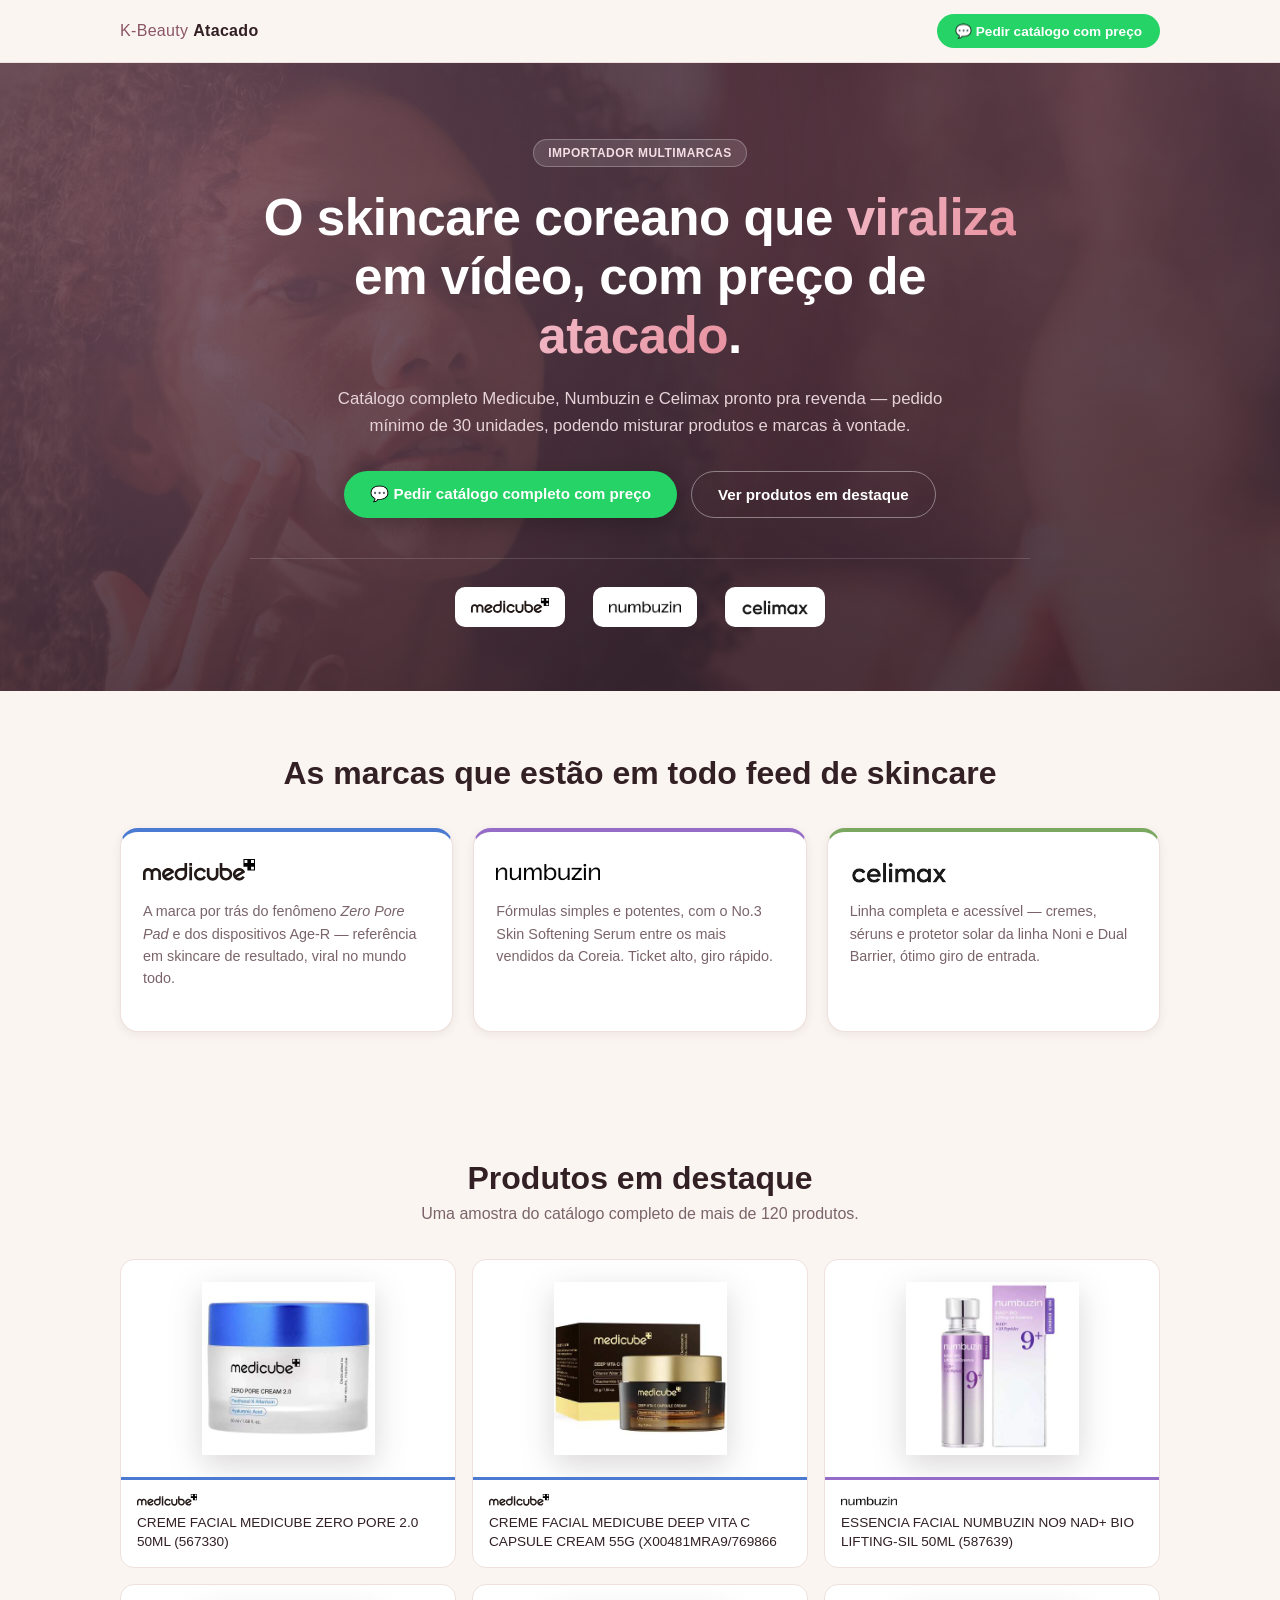
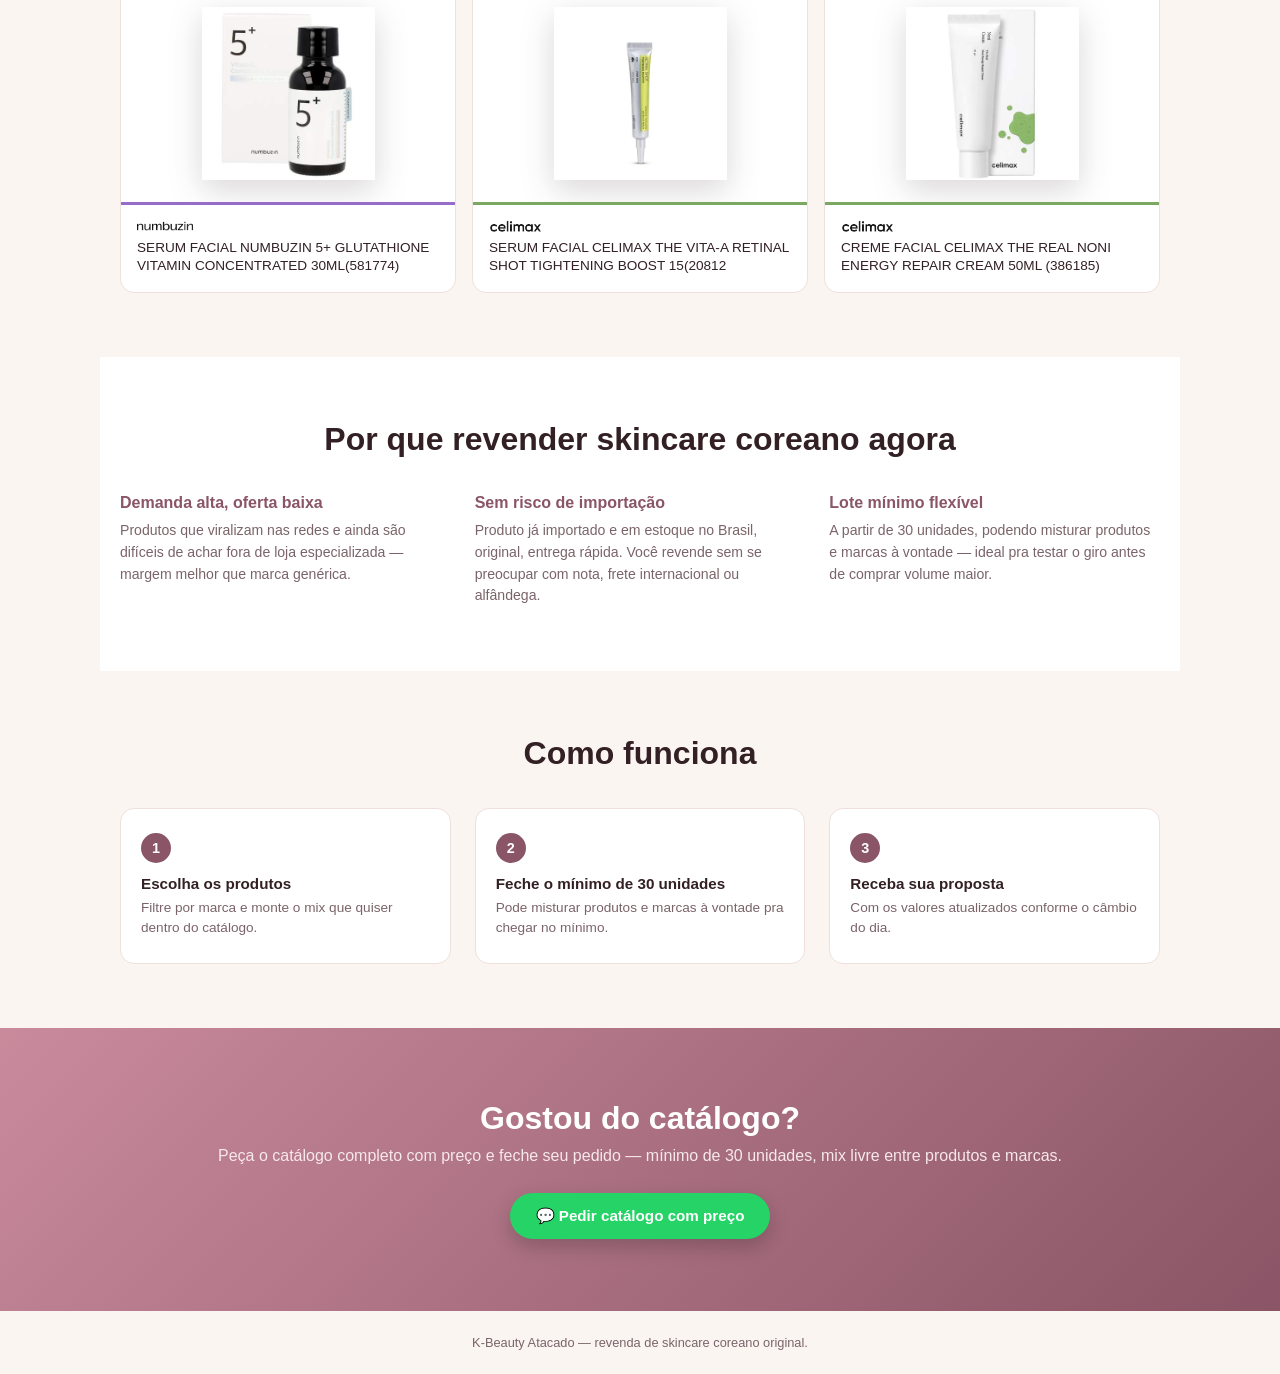
==== index.html @ 0fdeea7c "Volta CTA de WhatsApp, produtos hypados pesquisados, fundo transparente nas fotos" ====
<!DOCTYPE html>
<html lang="pt-BR">
<head>
<meta charset="UTF-8" />
<meta name="viewport" content="width=device-width, initial-scale=1" />
<title>Skincare Coreano no Atacado — Medicube, Numbuzin, Celimax</title>
<meta name="description" content="Revenda os skincares coreanos mais desejados do momento. Preço de atacado, catálogo com mais de 100 produtos das marcas Medicube, Numbuzin e Celimax." />

<meta property="og:type" content="website" />
<meta property="og:url" content="https://paulorobertomarconfilho-ctrl.github.io/k-beauty-atacado/" />
<meta property="og:title" content="Skincare Coreano no Atacado — Medicube, Numbuzin, Celimax" />
<meta property="og:description" content="Catálogo completo pronto pra revenda, pedido mínimo de 30 unidades com mix livre entre produtos e marcas. Importador direto, preço de atacado." />
<meta property="og:image" content="https://paulorobertomarconfilho-ctrl.github.io/k-beauty-atacado/atacado-assets/hero-skincare.jpg" />
<meta name="twitter:card" content="summary_large_image" />

<link rel="icon" href="data:image/svg+xml,%3Csvg xmlns='http://www.w3.org/2000/svg' viewBox='0 0 64 64'%3E%3Ccircle cx='32' cy='32' r='32' fill='%238a5566'/%3E%3Ctext x='32' y='44' font-family='Arial, sans-serif' font-size='34' font-weight='700' fill='white' text-anchor='middle'%3EK%3C/text%3E%3C/svg%3E" />
<link rel="stylesheet" href="atacado.css" />
</head>
<body>

<header class="nav">
  <div class="nav-conteudo">
    <span class="nav-logo">K-Beauty <strong>Atacado</strong></span>
    <a class="nav-cta" href="https://wa.me/5512981212522?text=Ol%C3%A1!%20Vi%20o%20cat%C3%A1logo%20e%20quero%20o%20cat%C3%A1logo%20completo%20com%20pre%C3%A7o." target="_blank" rel="noopener">💬 Pedir catálogo com preço</a>
  </div>
</header>

<section class="hero">
  <div class="hero-fundo" style="background-image: url('atacado-assets/hero-skincare.jpg')"></div>
  <div class="hero-conteudo">
    <span class="hero-badge">Importador multimarcas</span>
    <h1>O skincare coreano que <span>viraliza</span> em vídeo, com preço de <span>atacado</span>.</h1>
    <p class="hero-sub">
      Catálogo completo Medicube, Numbuzin e Celimax pronto pra revenda —
      pedido mínimo de 30 unidades, podendo misturar produtos e marcas à
      vontade.
    </p>
    <div class="hero-acoes">
      <a class="botao botao-whatsapp" href="https://wa.me/5512981212522?text=Ol%C3%A1!%20Vi%20o%20cat%C3%A1logo%20e%20quero%20o%20cat%C3%A1logo%20completo%20com%20pre%C3%A7o." target="_blank" rel="noopener">💬 Pedir catálogo completo com preço</a>
      <a class="botao botao-secundario" href="#produtos">Ver produtos em destaque</a>
    </div>
    <div class="hero-marcas">
      <span class="logo-badge"><img src="logos/medicube.svg" alt="Medicube" class="logo-medicube" /></span>
      <span class="logo-badge"><img src="logos/numbuzin.png" alt="Numbuzin" class="logo-numbuzin" /></span>
      <span class="logo-badge"><img src="logos/celimax.png" alt="Celimax" class="logo-celimax" /></span>
    </div>
  </div>
</section>

<section class="marcas" id="marcas">
  <h2>As marcas que estão em todo feed de skincare</h2>
  <div class="marcas-grid">
    <article class="marca-card marca-card-medicube">
      <h3><img src="logos/medicube.svg" alt="Medicube" class="logo-medicube" /></h3>
      <p>A marca por trás do fenômeno <em>Zero Pore Pad</em> e dos dispositivos
      Age-R — referência em skincare de resultado, viral no mundo todo.</p>
    </article>
    <article class="marca-card marca-card-numbuzin">
      <h3><img src="logos/numbuzin.png" alt="Numbuzin" class="logo-numbuzin" /></h3>
      <p>Fórmulas simples e potentes, com o No.3 Skin Softening Serum entre
      os mais vendidos da Coreia. Ticket alto, giro rápido.</p>
    </article>
    <article class="marca-card marca-card-celimax">
      <h3><img src="logos/celimax.png" alt="Celimax" class="logo-celimax" /></h3>
      <p>Linha completa e acessível — cremes, séruns e protetor solar da
      linha Noni e Dual Barrier, ótimo giro de entrada.</p>
    </article>
  </div>
</section>

<section class="produtos" id="produtos">
  <h2>Produtos em destaque</h2>
  <p class="produtos-sub">Uma amostra do catálogo completo de mais de 120 produtos.</p>
  <div class="produtos-grid" id="gradeProdutos">
    <div class="produto-skeleton"></div>
    <div class="produto-skeleton"></div>
    <div class="produto-skeleton"></div>
  </div>
</section>

<section class="beneficios">
  <h2>Por que revender skincare coreano agora</h2>
  <div class="beneficios-grid">
    <div class="beneficio">
      <h3>Demanda alta, oferta baixa</h3>
      <p>Produtos que viralizam nas redes e ainda são difíceis de achar fora
      de loja especializada — margem melhor que marca genérica.</p>
    </div>
    <div class="beneficio">
      <h3>Sem risco de importação</h3>
      <p>Produto já importado e em estoque no Brasil, original, entrega
      rápida. Você revende sem se preocupar com nota, frete internacional
      ou alfândega.</p>
    </div>
    <div class="beneficio">
      <h3>Lote mínimo flexível</h3>
      <p>A partir de 30 unidades, podendo misturar produtos e marcas à
      vontade — ideal pra testar o giro antes de comprar volume maior.</p>
    </div>
  </div>
</section>

<section class="como-funciona">
  <h2>Como funciona</h2>
  <ol class="passos">
    <li><strong>Escolha os produtos</strong><span>Filtre por marca e monte o mix que quiser dentro do catálogo.</span></li>
    <li><strong>Feche o mínimo de 30 unidades</strong><span>Pode misturar produtos e marcas à vontade pra chegar no mínimo.</span></li>
    <li><strong>Receba sua proposta</strong><span>Com os valores atualizados conforme o câmbio do dia.</span></li>
  </ol>
</section>

<section class="cta-final">
  <h2>Gostou do catálogo?</h2>
  <p>Peça o catálogo completo com preço e feche seu pedido — mínimo de 30 unidades, mix livre entre produtos e marcas.</p>
  <a class="botao botao-whatsapp" href="https://wa.me/5512981212522?text=Ol%C3%A1!%20Vi%20o%20cat%C3%A1logo%20e%20quero%20o%20cat%C3%A1logo%20completo%20com%20pre%C3%A7o." target="_blank" rel="noopener">💬 Pedir catálogo com preço</a>
</section>

<footer class="rodape">
  <span>K-Beauty Atacado — revenda de skincare coreano original.</span>
</footer>

<script src="atacado.js"></script>
</body>
</html>
---- atacado.css ----
:root {
  --rosa: #c98a9c;
  --rosa-escuro: #8a5566;
  --rosa-quase-preto: #3a2530;
  --creme: #fbf5f2;
  --creme-card: #ffffff;
  --texto: #322024;
  --texto-suave: #7a6469;
  --borda: #eee0dc;
  --sombra: 0 2px 10px rgba(50, 32, 36, 0.08);
  --sombra-forte: 0 20px 50px rgba(58, 37, 48, 0.25);
  font-size: 16px;
}

* {
  box-sizing: border-box;
}

body {
  margin: 0;
  font-family: -apple-system, BlinkMacSystemFont, "Segoe UI", Roboto, sans-serif;
  background: var(--creme);
  color: var(--texto);
}

h1, h2, h3 {
  line-height: 1.15;
}

.botao {
  display: inline-block;
  border: none;
  border-radius: 999px;
  padding: 14px 26px;
  font-size: 0.95rem;
  font-weight: 700;
  cursor: pointer;
  text-decoration: none;
  text-align: center;
}

.botao-primario {
  background: linear-gradient(135deg, var(--rosa) 0%, var(--rosa-escuro) 100%);
  color: #fff;
  box-shadow: 0 8px 20px rgba(138, 85, 102, 0.35);
}

.botao-secundario {
  background: transparent;
  color: var(--rosa-escuro);
  border: 1.5px solid var(--rosa);
}

.botao-whatsapp {
  background: #25d366;
  color: #fff;
  box-shadow: 0 8px 20px rgba(0, 0, 0, 0.2);
}

/* Nav */
.nav {
  position: sticky;
  top: 0;
  z-index: 20;
  background: rgba(251, 245, 242, 0.9);
  backdrop-filter: blur(6px);
  border-bottom: 1px solid var(--borda);
}

.nav-conteudo {
  max-width: 1080px;
  margin: 0 auto;
  padding: 14px 20px;
  display: flex;
  align-items: center;
  justify-content: space-between;
}

.nav-logo {
  font-size: 1rem;
  letter-spacing: 0.02em;
  color: var(--rosa-escuro);
}

.nav-logo strong {
  color: var(--texto);
}

.nav-cta {
  background: #25d366;
  color: #fff;
  padding: 9px 18px;
  border-radius: 999px;
  font-size: 0.85rem;
  font-weight: 700;
  text-decoration: none;
}

/* Hero */
.hero {
  position: relative;
  overflow: hidden;
  color: #fff;
  padding: 76px 20px 64px;
}

.hero-fundo {
  position: absolute;
  inset: 0;
  background-size: cover;
  background-position: center 25%;
}

.hero-fundo::after {
  content: "";
  position: absolute;
  inset: 0;
  background:
    radial-gradient(circle at 15% 20%, rgba(201, 138, 156, 0.35), transparent 55%),
    radial-gradient(circle at 85% 0%, rgba(138, 85, 102, 0.35), transparent 50%),
    linear-gradient(rgba(58, 37, 48, 0.82), rgba(58, 37, 48, 0.88));
}

.hero-conteudo {
  position: relative;
  max-width: 780px;
  margin: 0 auto;
  text-align: center;
}

.hero-badge {
  display: inline-block;
  background: rgba(255, 255, 255, 0.12);
  border: 1px solid rgba(255, 255, 255, 0.25);
  color: #f4dde3;
  font-size: 0.75rem;
  font-weight: 700;
  letter-spacing: 0.04em;
  text-transform: uppercase;
  padding: 6px 14px;
  border-radius: 999px;
  margin-bottom: 22px;
}

.hero h1 {
  font-size: clamp(2rem, 5vw, 3.2rem);
  font-weight: 800;
  margin: 0 0 20px;
  letter-spacing: -0.01em;
}

.hero h1 span {
  background: linear-gradient(120deg, #f2b8c6, #e8919f);
  -webkit-background-clip: text;
  background-clip: text;
  color: transparent;
}

.hero-sub {
  font-size: 1.05rem;
  line-height: 1.6;
  color: #e6d3d8;
  max-width: 620px;
  margin: 0 auto 32px;
}

.hero-acoes {
  display: flex;
  flex-wrap: wrap;
  justify-content: center;
  gap: 14px;
  margin-bottom: 40px;
}

.hero .botao-secundario {
  color: #fff;
  border-color: rgba(255, 255, 255, 0.4);
}

.hero-marcas {
  display: flex;
  flex-wrap: wrap;
  justify-content: center;
  gap: 28px;
  padding-top: 28px;
  border-top: 1px solid rgba(255, 255, 255, 0.15);
}

.logo-badge {
  display: inline-flex;
  align-items: center;
  justify-content: center;
  background: #fff;
  border-radius: 10px;
  padding: 8px 16px;
  height: 40px;
}

.logo-medicube,
.logo-numbuzin,
.logo-celimax {
  height: 18px;
  width: auto;
  display: block;
}


/* Seções genéricas */
section.marcas,
section.produtos,
section.beneficios,
section.como-funciona {
  max-width: 1080px;
  margin: 0 auto;
  padding: 64px 20px;
}

section h2 {
  font-size: clamp(1.5rem, 3vw, 2rem);
  text-align: center;
  margin: 0 0 8px;
  color: var(--texto);
}

.produtos-sub {
  text-align: center;
  color: var(--texto-suave);
  margin: 0 0 36px;
}

/* Marcas */
.marcas-grid {
  display: grid;
  grid-template-columns: repeat(3, 1fr);
  gap: 20px;
  margin-top: 36px;
}

.marca-card {
  background: var(--creme-card);
  border: 1px solid var(--borda);
  border-top: 4px solid var(--borda);
  border-radius: 18px;
  padding: 26px 22px;
  box-shadow: var(--sombra);
}

.marca-card-medicube { border-top-color: #4a7ad1; }
.marca-card-numbuzin { border-top-color: #966cc9; }
.marca-card-celimax { border-top-color: #7aa860; }

.marca-card h3 {
  margin: 0 0 14px;
  display: flex;
  align-items: center;
  height: 28px;
}

.marca-card h3 .logo-medicube,
.marca-card h3 .logo-numbuzin,
.marca-card h3 .logo-celimax {
  height: 26px;
}

.marca-card p {
  font-size: 0.9rem;
  color: var(--texto-suave);
  line-height: 1.55;
  margin: 0 0 16px;
}

.marca-card a {
  font-size: 0.85rem;
  font-weight: 700;
  color: var(--rosa-escuro);
  text-decoration: none;
}

/* Produtos */
.produtos-grid {
  display: grid;
  grid-template-columns: repeat(3, 1fr);
  gap: 16px;
}

.produto-card {
  background: var(--creme-card);
  border: 1px solid var(--borda);
  border-radius: 14px;
  overflow: hidden;
  display: flex;
  flex-direction: column;
}

.produto-foto-wrap {
  position: relative;
  height: 220px;
  display: flex;
  align-items: center;
  justify-content: center;
  padding: 22px;
  border-bottom: 3px solid var(--acento, var(--borda));
  background: transparent;
  overflow: hidden;
}

.produto-foto-wrap.glow-medicube { --acento: #4a7ad1; }
.produto-foto-wrap.glow-numbuzin { --acento: #966cc9; }
.produto-foto-wrap.glow-celimax { --acento: #7aa860; }

.produto-foto {
  position: relative;
  max-width: 100%;
  max-height: 100%;
  width: auto;
  object-fit: contain;
  filter: drop-shadow(0 10px 16px rgba(50, 32, 36, 0.18));
}

.produto-foto-vazia {
  position: relative;
  display: flex;
  align-items: center;
  justify-content: center;
  font-size: 2rem;
  color: var(--texto-suave);
}

.produto-card-info {
  padding: 14px 16px 16px;
  display: flex;
  flex-direction: column;
  gap: 6px;
}

.produto-card .marca {
  height: 14px;
  display: flex;
  align-items: center;
}

.produto-card .marca img {
  height: 14px;
  width: auto;
}

.produto-card .nome {
  font-size: 0.85rem;
  line-height: 1.35;
  min-height: 2.7em;
  overflow: hidden;
  text-overflow: ellipsis;
  display: -webkit-box;
  -webkit-line-clamp: 2;
  -webkit-box-orient: vertical;
}

.produto-skeleton {
  height: 128px;
  border-radius: 14px;
  background: linear-gradient(90deg, #f1e4e0 25%, #f8efec 37%, #f1e4e0 63%);
  background-size: 400% 100%;
  animation: brilho 1.4s ease infinite;
}

@keyframes brilho {
  0% { background-position: 100% 50%; }
  100% { background-position: 0 50%; }
}

/* Benefícios */
.beneficios {
  background: #fff;
}

.beneficios-grid {
  display: grid;
  grid-template-columns: repeat(3, 1fr);
  gap: 24px;
  margin-top: 36px;
}

.beneficio h3 {
  font-size: 1rem;
  color: var(--rosa-escuro);
  margin: 0 0 8px;
}

.beneficio p {
  font-size: 0.88rem;
  color: var(--texto-suave);
  line-height: 1.55;
  margin: 0;
}

/* Como funciona */
.passos {
  list-style: none;
  counter-reset: passo;
  margin: 36px 0 0;
  padding: 0;
  display: grid;
  grid-template-columns: repeat(3, 1fr);
  gap: 24px;
}

.passos li {
  counter-increment: passo;
  background: var(--creme-card);
  border: 1px solid var(--borda);
  border-radius: 14px;
  padding: 24px 20px;
  position: relative;
  display: flex;
  flex-direction: column;
  gap: 6px;
}

.passos li::before {
  content: counter(passo);
  width: 30px;
  height: 30px;
  border-radius: 50%;
  background: var(--rosa-escuro);
  color: #fff;
  font-weight: 700;
  font-size: 0.9rem;
  display: flex;
  align-items: center;
  justify-content: center;
  margin-bottom: 6px;
}

.passos strong {
  font-size: 0.95rem;
  color: var(--texto);
}

.passos span {
  font-size: 0.85rem;
  color: var(--texto-suave);
  line-height: 1.5;
}

/* CTA final */
.cta-final {
  text-align: center;
  padding: 72px 20px;
  background: linear-gradient(135deg, var(--rosa) 0%, var(--rosa-escuro) 100%);
  color: #fff;
}

.cta-final h2 {
  color: #fff;
  margin-bottom: 10px;
}

.cta-final p {
  margin: 0 0 28px;
  color: #f7e8ec;
}

/* Rodapé */
.rodape {
  text-align: center;
  padding: 24px 20px;
  font-size: 0.8rem;
  color: var(--texto-suave);
}

/* Responsivo */
@media (max-width: 760px) {
  .numeros-grid {
    grid-template-columns: repeat(2, 1fr);
  }
  .marcas-grid,
  .produtos-grid,
  .beneficios-grid,
  .passos {
    grid-template-columns: 1fr;
  }
}
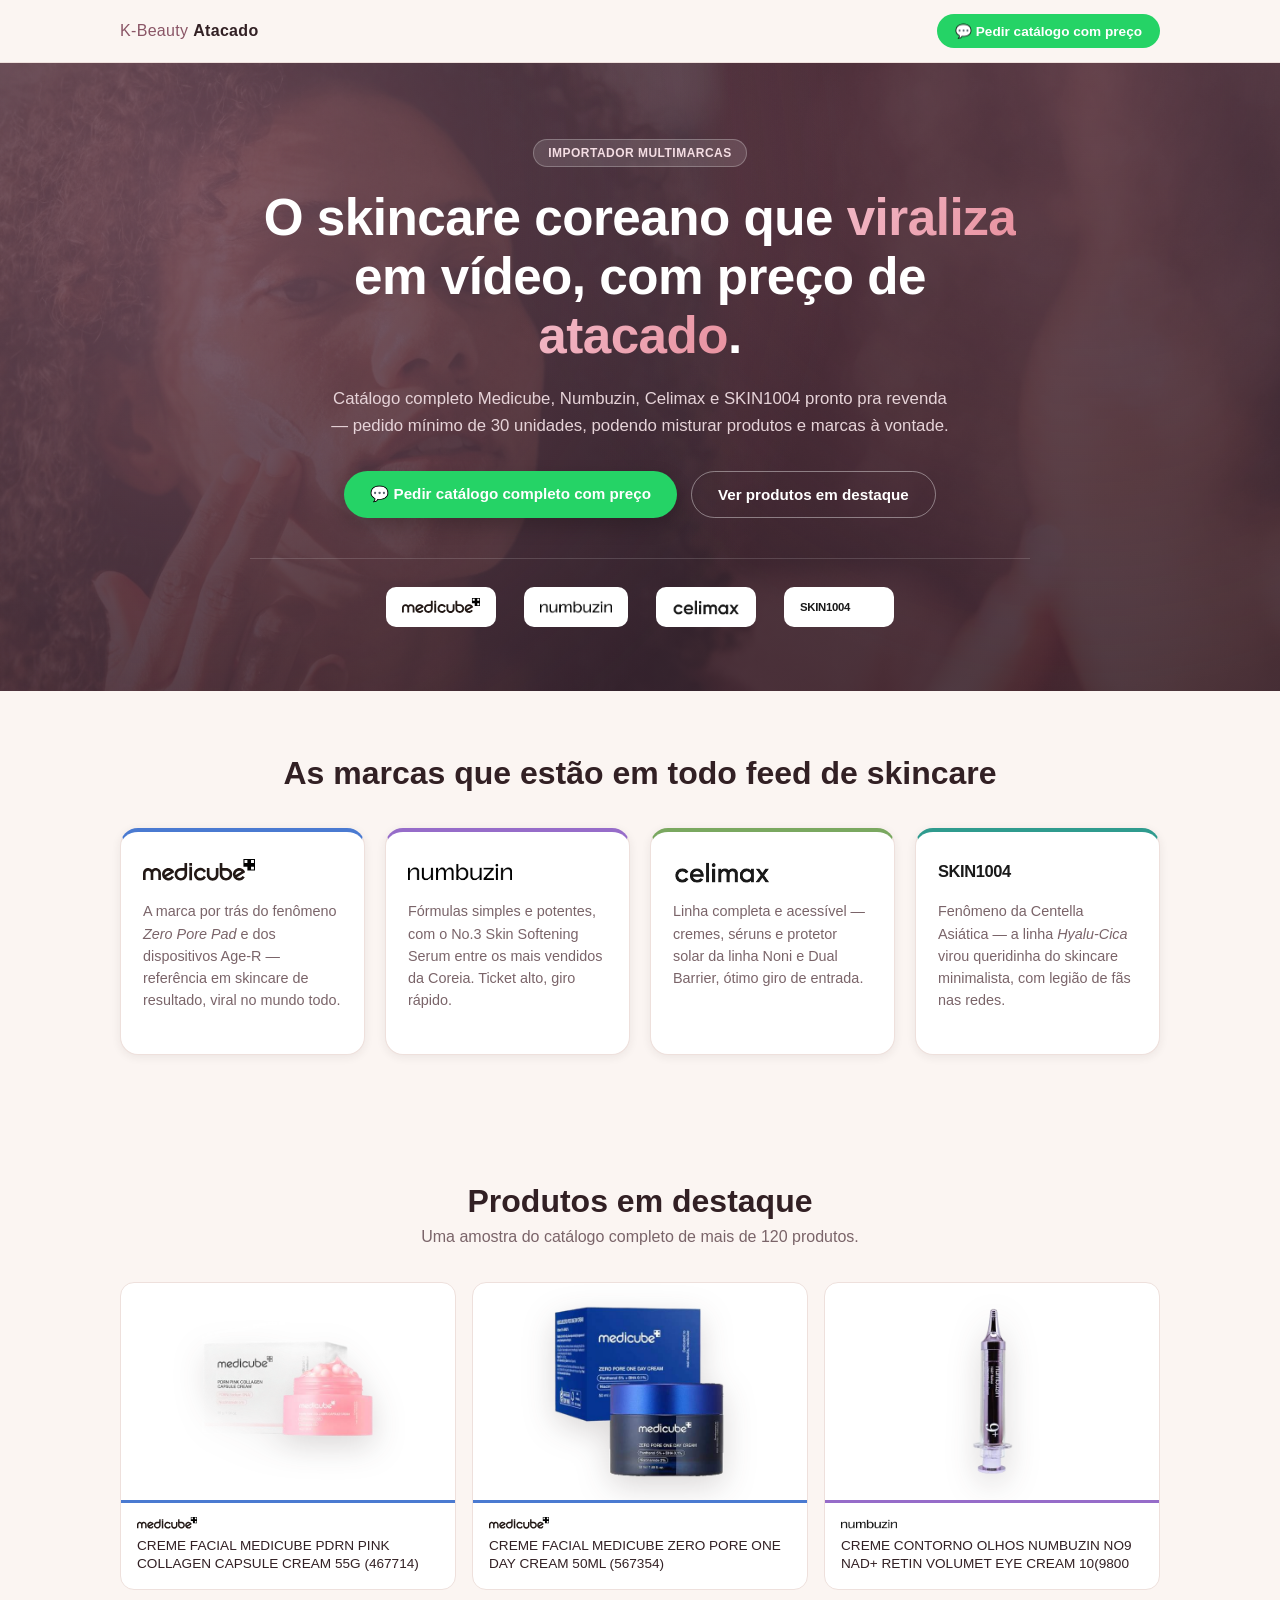
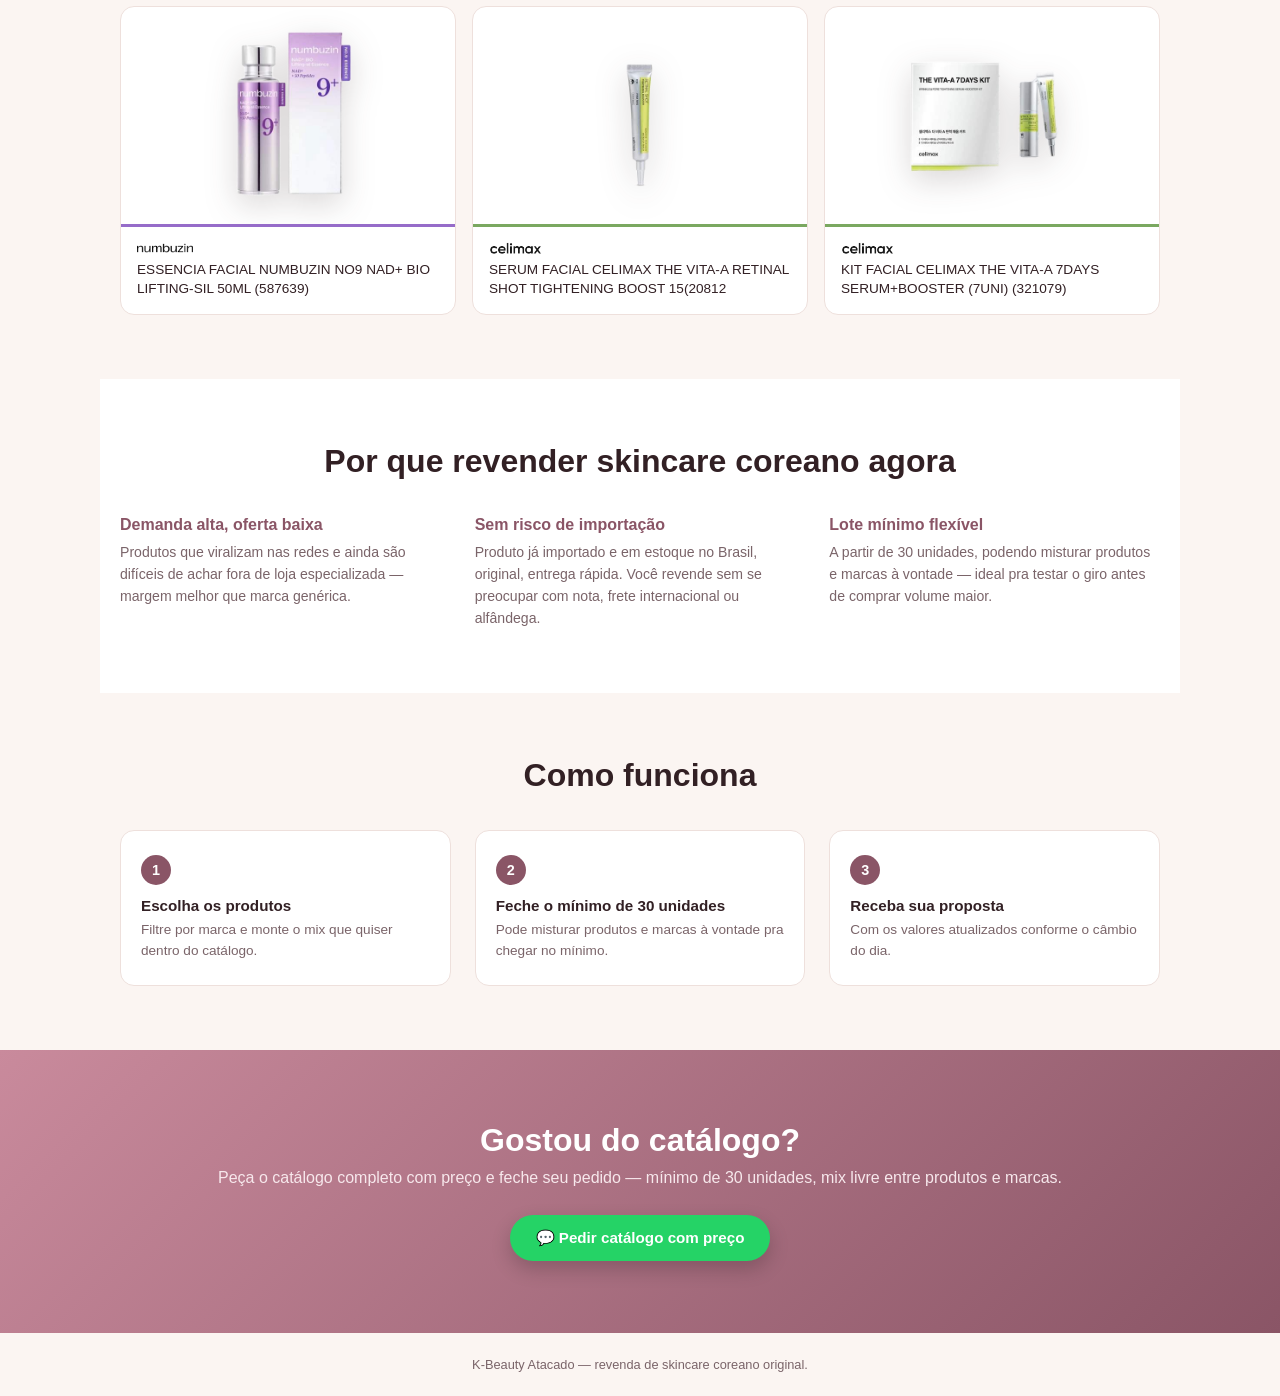
==== commit dc0e3e71: "Adiciona SKIN1004 como quarta marca (visual, sem produtos ainda)" ====
--- a/index.html
+++ b/index.html
@@ -3,12 +3,20 @@
 <head>
 <meta charset="UTF-8" />
 <meta name="viewport" content="width=device-width, initial-scale=1" />
-<title>Skincare Coreano no Atacado — Medicube, Numbuzin, Celimax</title>
-<meta name="description" content="Revenda os skincares coreanos mais desejados do momento. Preço de atacado, catálogo com mais de 100 produtos das marcas Medicube, Numbuzin e Celimax." />
+<script>
+  // Alguns navegadores (Chrome) restauram a posição de rolagem anterior ao
+  // recarregar a página — força sempre abrir do topo. Precisa rodar antes
+  // do navegador aplicar a restauração, por isso fica no <head>.
+  if ("scrollRestoration" in history) {
+    history.scrollRestoration = "manual";
+  }
+</script>
+<title>Skincare Coreano no Atacado — Medicube, Numbuzin, Celimax, SKIN1004</title>
+<meta name="description" content="Revenda os skincares coreanos mais desejados do momento. Preço de atacado, catálogo com mais de 100 produtos das marcas Medicube, Numbuzin, Celimax e SKIN1004." />
 
 <meta property="og:type" content="website" />
 <meta property="og:url" content="https://paulorobertomarconfilho-ctrl.github.io/k-beauty-atacado/" />
-<meta property="og:title" content="Skincare Coreano no Atacado — Medicube, Numbuzin, Celimax" />
+<meta property="og:title" content="Skincare Coreano no Atacado — Medicube, Numbuzin, Celimax, SKIN1004" />
 <meta property="og:description" content="Catálogo completo pronto pra revenda, pedido mínimo de 30 unidades com mix livre entre produtos e marcas. Importador direto, preço de atacado." />
 <meta property="og:image" content="https://paulorobertomarconfilho-ctrl.github.io/k-beauty-atacado/atacado-assets/hero-skincare.jpg" />
 <meta name="twitter:card" content="summary_large_image" />
@@ -31,7 +39,7 @@
     <span class="hero-badge">Importador multimarcas</span>
     <h1>O skincare coreano que <span>viraliza</span> em vídeo, com preço de <span>atacado</span>.</h1>
     <p class="hero-sub">
-      Catálogo completo Medicube, Numbuzin e Celimax pronto pra revenda —
+      Catálogo completo Medicube, Numbuzin, Celimax e SKIN1004 pronto pra revenda —
       pedido mínimo de 30 unidades, podendo misturar produtos e marcas à
       vontade.
     </p>
@@ -43,6 +51,7 @@
       <span class="logo-badge"><img src="logos/medicube.svg" alt="Medicube" class="logo-medicube" /></span>
       <span class="logo-badge"><img src="logos/numbuzin.png" alt="Numbuzin" class="logo-numbuzin" /></span>
       <span class="logo-badge"><img src="logos/celimax.png" alt="Celimax" class="logo-celimax" /></span>
+      <span class="logo-badge"><img src="logos/skin1004.svg" alt="SKIN1004" class="logo-skin1004" /></span>
     </div>
   </div>
 </section>
@@ -64,6 +73,11 @@
       <h3><img src="logos/celimax.png" alt="Celimax" class="logo-celimax" /></h3>
       <p>Linha completa e acessível — cremes, séruns e protetor solar da
       linha Noni e Dual Barrier, ótimo giro de entrada.</p>
+    </article>
+    <article class="marca-card marca-card-skin1004">
+      <h3><img src="logos/skin1004.svg" alt="SKIN1004" class="logo-skin1004" /></h3>
+      <p>Fenômeno da Centella Asiática — a linha <em>Hyalu-Cica</em> virou
+      queridinha do skincare minimalista, com legião de fãs nas redes.</p>
     </article>
   </div>
 </section>
--- a/atacado.css
+++ b/atacado.css
@@ -198,7 +198,8 @@
 
 .logo-medicube,
 .logo-numbuzin,
-.logo-celimax {
+.logo-celimax,
+.logo-skin1004 {
   height: 18px;
   width: auto;
   display: block;
@@ -231,7 +232,7 @@
 /* Marcas */
 .marcas-grid {
   display: grid;
-  grid-template-columns: repeat(3, 1fr);
+  grid-template-columns: repeat(auto-fit, minmax(240px, 1fr));
   gap: 20px;
   margin-top: 36px;
 }
@@ -248,6 +249,7 @@
 .marca-card-medicube { border-top-color: #4a7ad1; }
 .marca-card-numbuzin { border-top-color: #966cc9; }
 .marca-card-celimax { border-top-color: #7aa860; }
+.marca-card-skin1004 { border-top-color: #2f9b8e; }
 
 .marca-card h3 {
   margin: 0 0 14px;
@@ -258,7 +260,8 @@
 
 .marca-card h3 .logo-medicube,
 .marca-card h3 .logo-numbuzin,
-.marca-card h3 .logo-celimax {
+.marca-card h3 .logo-celimax,
+.marca-card h3 .logo-skin1004 {
   height: 26px;
 }
 
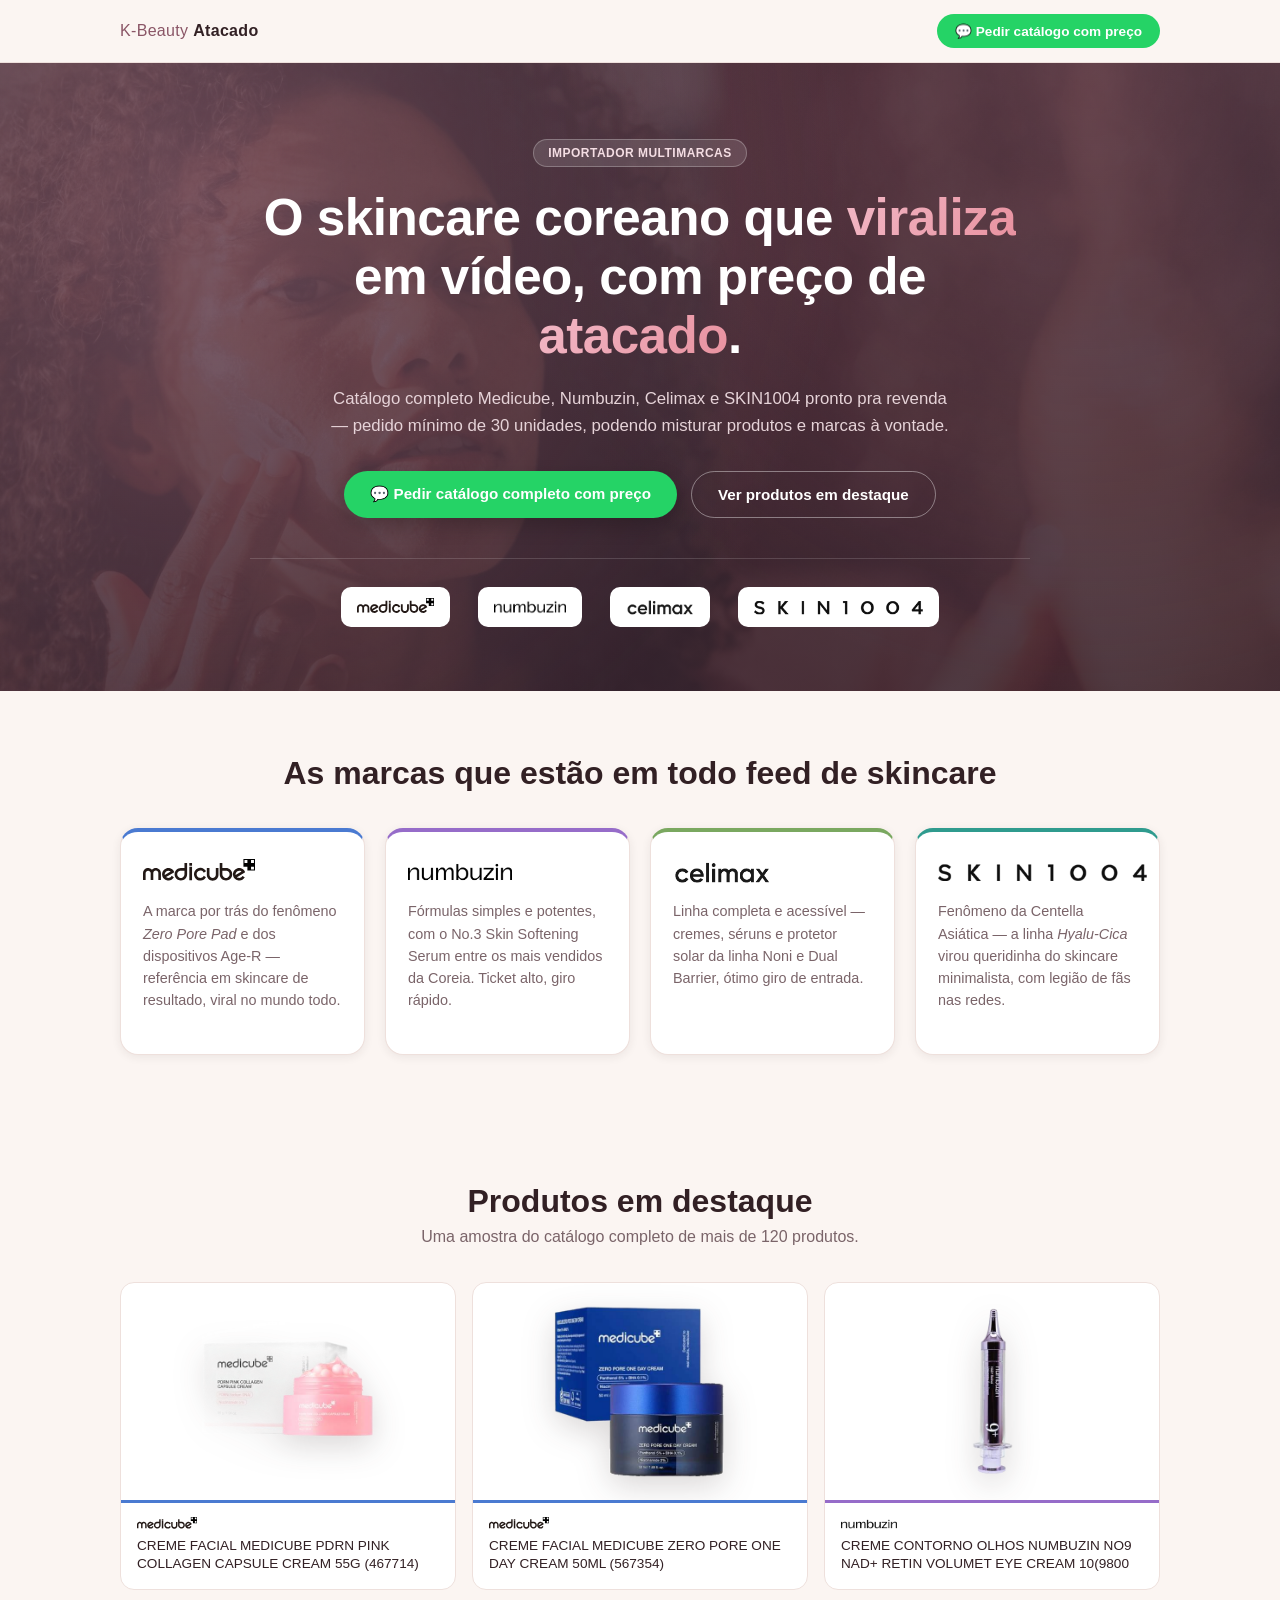
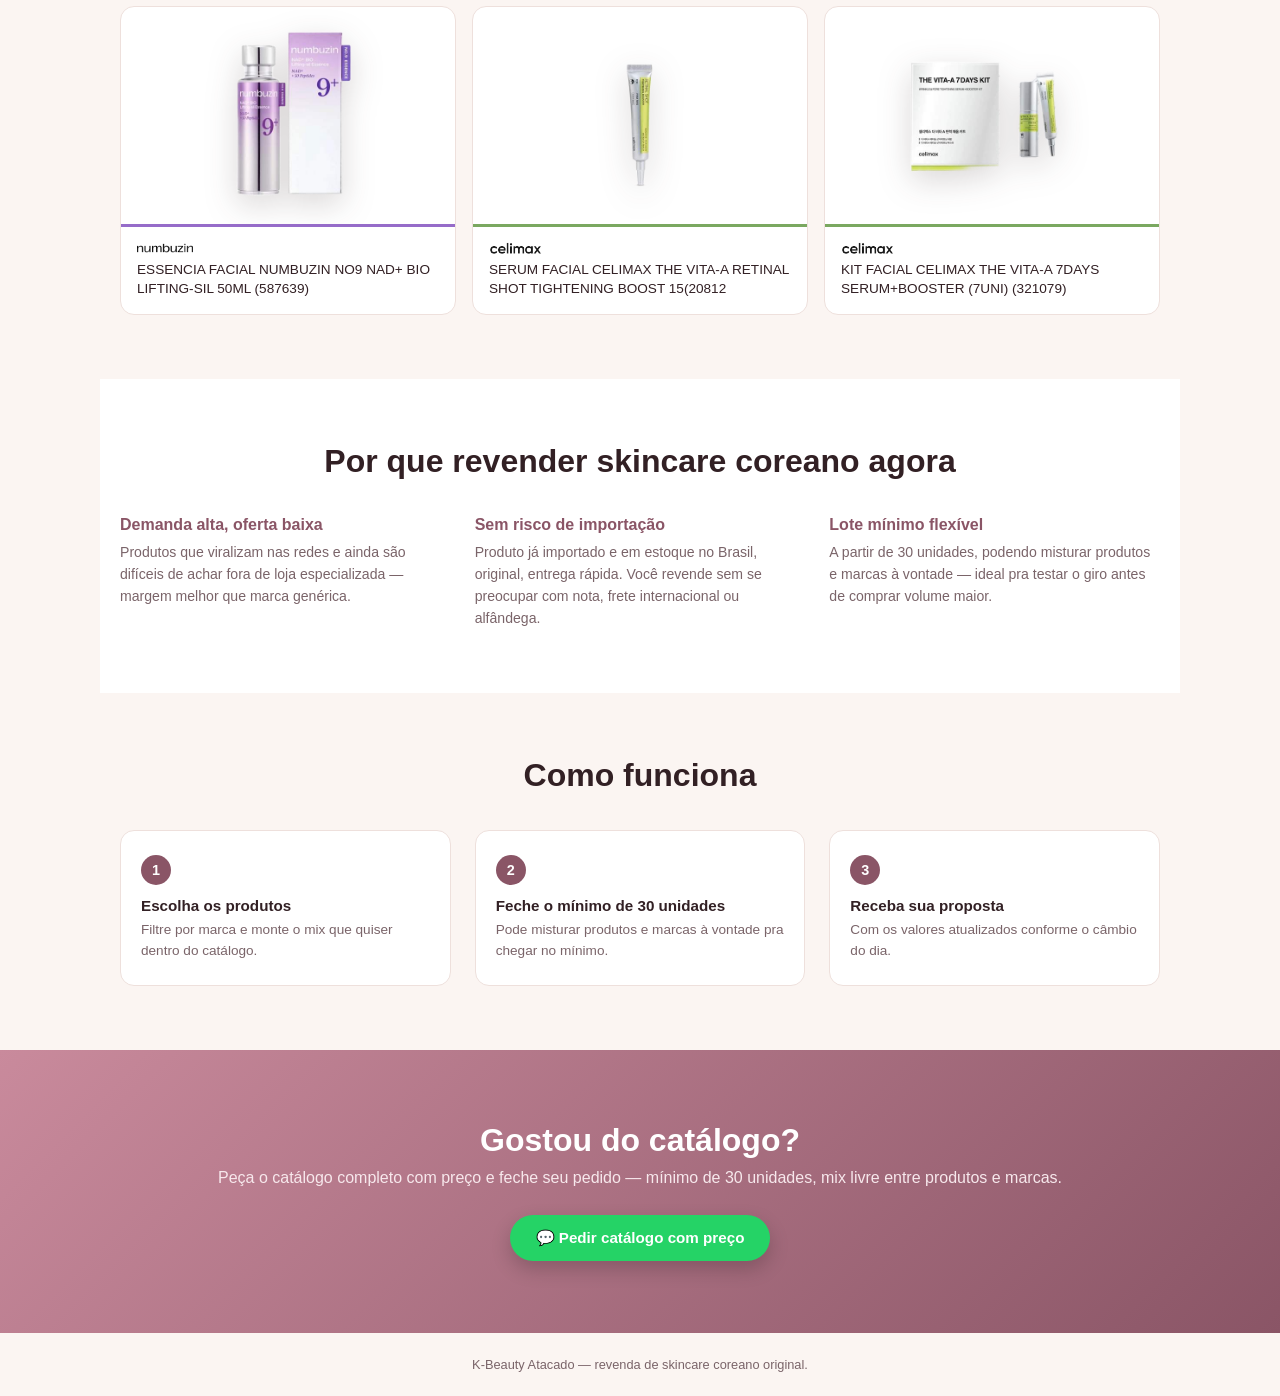
==== commit 3e1687c5: "Usa o logo oficial da SKIN1004 (maior, mais legivel)" ====
--- a/index.html
+++ b/index.html
@@ -51,7 +51,7 @@
       <span class="logo-badge"><img src="logos/medicube.svg" alt="Medicube" class="logo-medicube" /></span>
       <span class="logo-badge"><img src="logos/numbuzin.png" alt="Numbuzin" class="logo-numbuzin" /></span>
       <span class="logo-badge"><img src="logos/celimax.png" alt="Celimax" class="logo-celimax" /></span>
-      <span class="logo-badge"><img src="logos/skin1004.svg" alt="SKIN1004" class="logo-skin1004" /></span>
+      <span class="logo-badge"><img src="logos/skin1004.png" alt="SKIN1004" class="logo-skin1004" /></span>
     </div>
   </div>
 </section>
@@ -75,7 +75,7 @@
       linha Noni e Dual Barrier, ótimo giro de entrada.</p>
     </article>
     <article class="marca-card marca-card-skin1004">
-      <h3><img src="logos/skin1004.svg" alt="SKIN1004" class="logo-skin1004" /></h3>
+      <h3><img src="logos/skin1004.png" alt="SKIN1004" class="logo-skin1004" /></h3>
       <p>Fenômeno da Centella Asiática — a linha <em>Hyalu-Cica</em> virou
       queridinha do skincare minimalista, com legião de fãs nas redes.</p>
     </article>
--- a/atacado.css
+++ b/atacado.css
@@ -198,9 +198,16 @@
 
 .logo-medicube,
 .logo-numbuzin,
-.logo-celimax,
+.logo-celimax {
+  height: 18px;
+  width: auto;
+  display: block;
+}
+
 .logo-skin1004 {
-  height: 18px;
+  /* Wordmark oficial é bem fino e espaçado — precisa de mais altura que
+     as outras marcas pra ficar legível no mesmo tamanho de badge. */
+  height: 26px;
   width: auto;
   display: block;
 }
@@ -260,9 +267,12 @@
 
 .marca-card h3 .logo-medicube,
 .marca-card h3 .logo-numbuzin,
-.marca-card h3 .logo-celimax,
+.marca-card h3 .logo-celimax {
+  height: 26px;
+}
+
 .marca-card h3 .logo-skin1004 {
-  height: 26px;
+  height: 32px;
 }
 
 .marca-card p {
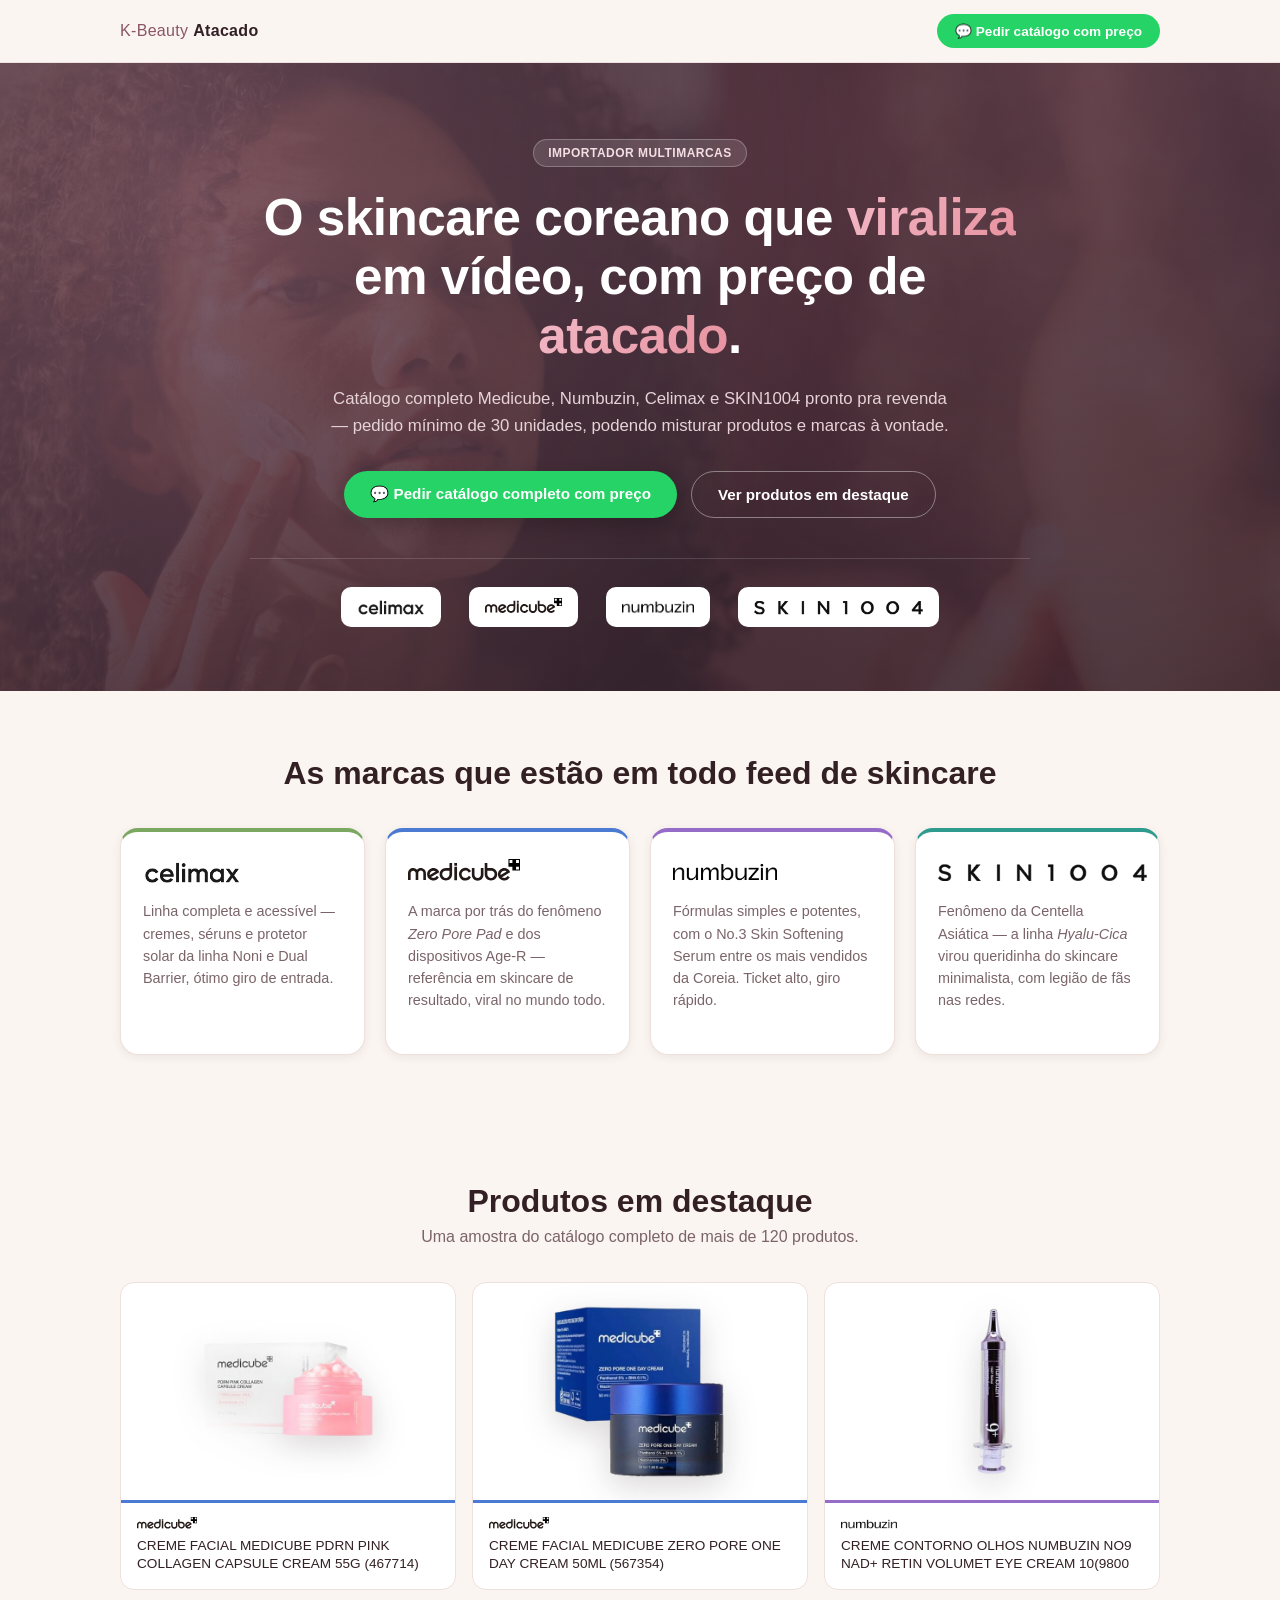
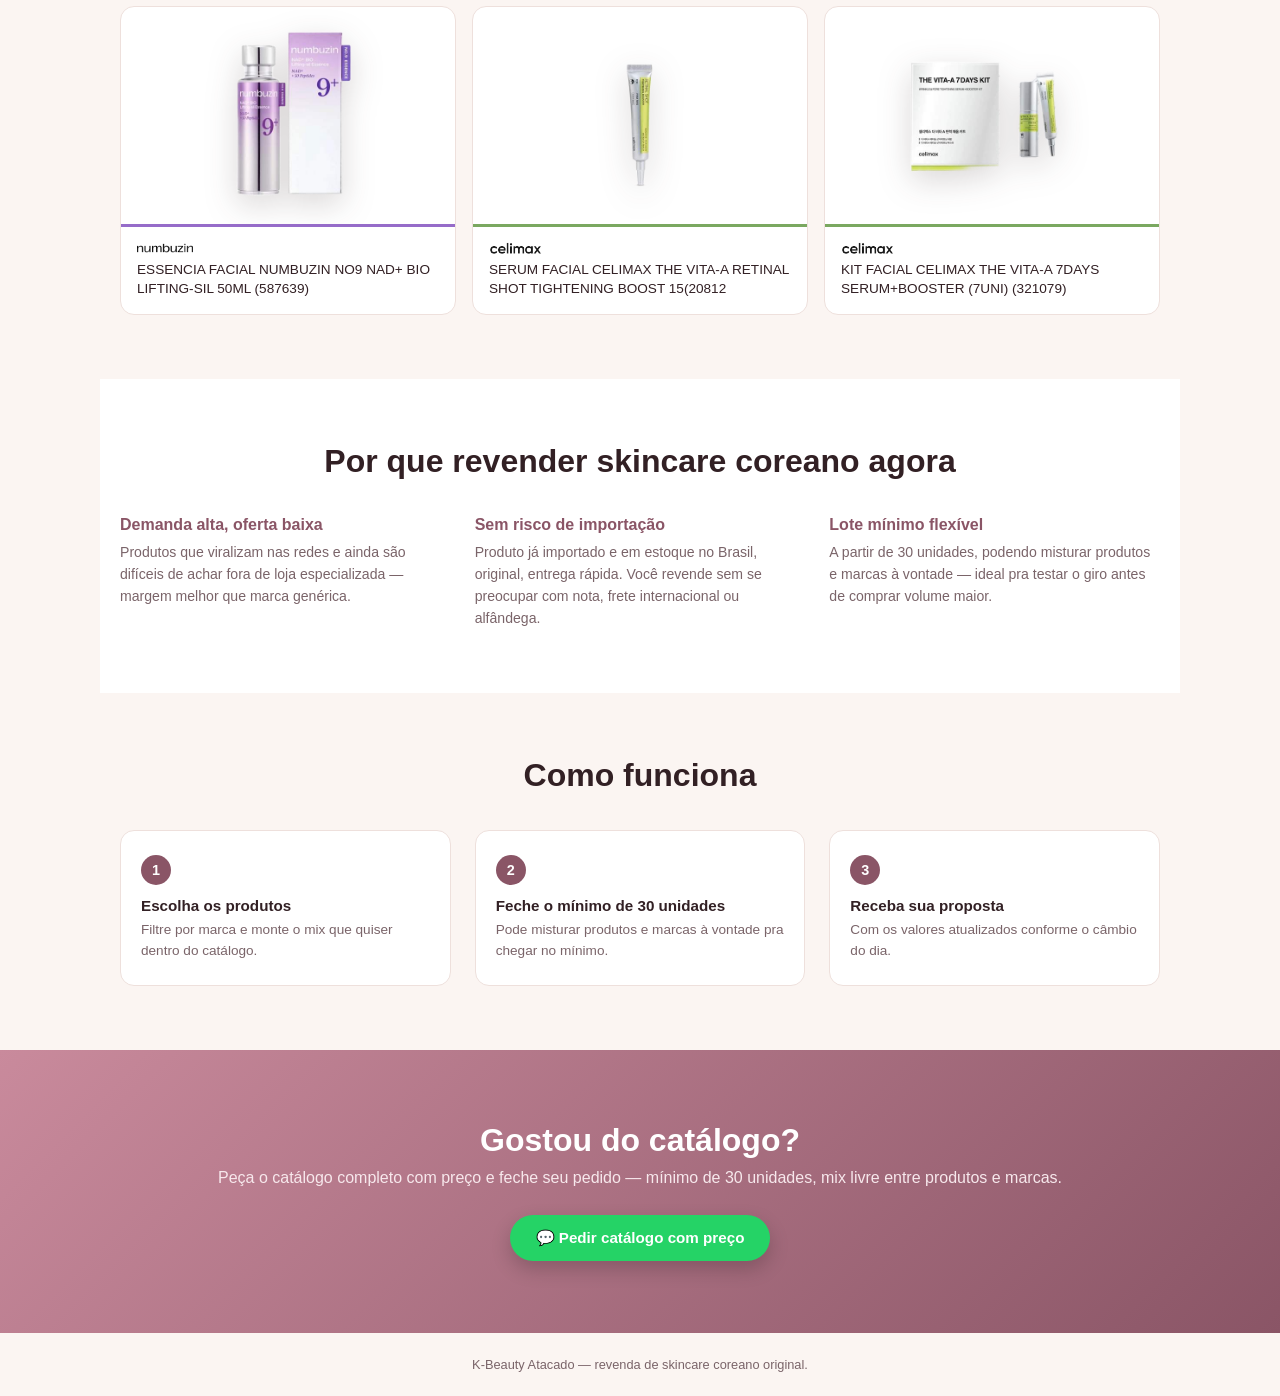
==== commit 80dbaa25: "Reordena badges de marca: Celimax, Medicube, Numbuzin, SKIN1004" ====
--- a/index.html
+++ b/index.html
@@ -48,9 +48,9 @@
       <a class="botao botao-secundario" href="#produtos">Ver produtos em destaque</a>
     </div>
     <div class="hero-marcas">
+      <span class="logo-badge"><img src="logos/celimax.png" alt="Celimax" class="logo-celimax" /></span>
       <span class="logo-badge"><img src="logos/medicube.svg" alt="Medicube" class="logo-medicube" /></span>
       <span class="logo-badge"><img src="logos/numbuzin.png" alt="Numbuzin" class="logo-numbuzin" /></span>
-      <span class="logo-badge"><img src="logos/celimax.png" alt="Celimax" class="logo-celimax" /></span>
       <span class="logo-badge"><img src="logos/skin1004.png" alt="SKIN1004" class="logo-skin1004" /></span>
     </div>
   </div>
@@ -59,6 +59,11 @@
 <section class="marcas" id="marcas">
   <h2>As marcas que estão em todo feed de skincare</h2>
   <div class="marcas-grid">
+    <article class="marca-card marca-card-celimax">
+      <h3><img src="logos/celimax.png" alt="Celimax" class="logo-celimax" /></h3>
+      <p>Linha completa e acessível — cremes, séruns e protetor solar da
+      linha Noni e Dual Barrier, ótimo giro de entrada.</p>
+    </article>
     <article class="marca-card marca-card-medicube">
       <h3><img src="logos/medicube.svg" alt="Medicube" class="logo-medicube" /></h3>
       <p>A marca por trás do fenômeno <em>Zero Pore Pad</em> e dos dispositivos
@@ -68,11 +73,6 @@
       <h3><img src="logos/numbuzin.png" alt="Numbuzin" class="logo-numbuzin" /></h3>
       <p>Fórmulas simples e potentes, com o No.3 Skin Softening Serum entre
       os mais vendidos da Coreia. Ticket alto, giro rápido.</p>
-    </article>
-    <article class="marca-card marca-card-celimax">
-      <h3><img src="logos/celimax.png" alt="Celimax" class="logo-celimax" /></h3>
-      <p>Linha completa e acessível — cremes, séruns e protetor solar da
-      linha Noni e Dual Barrier, ótimo giro de entrada.</p>
     </article>
     <article class="marca-card marca-card-skin1004">
       <h3><img src="logos/skin1004.png" alt="SKIN1004" class="logo-skin1004" /></h3>
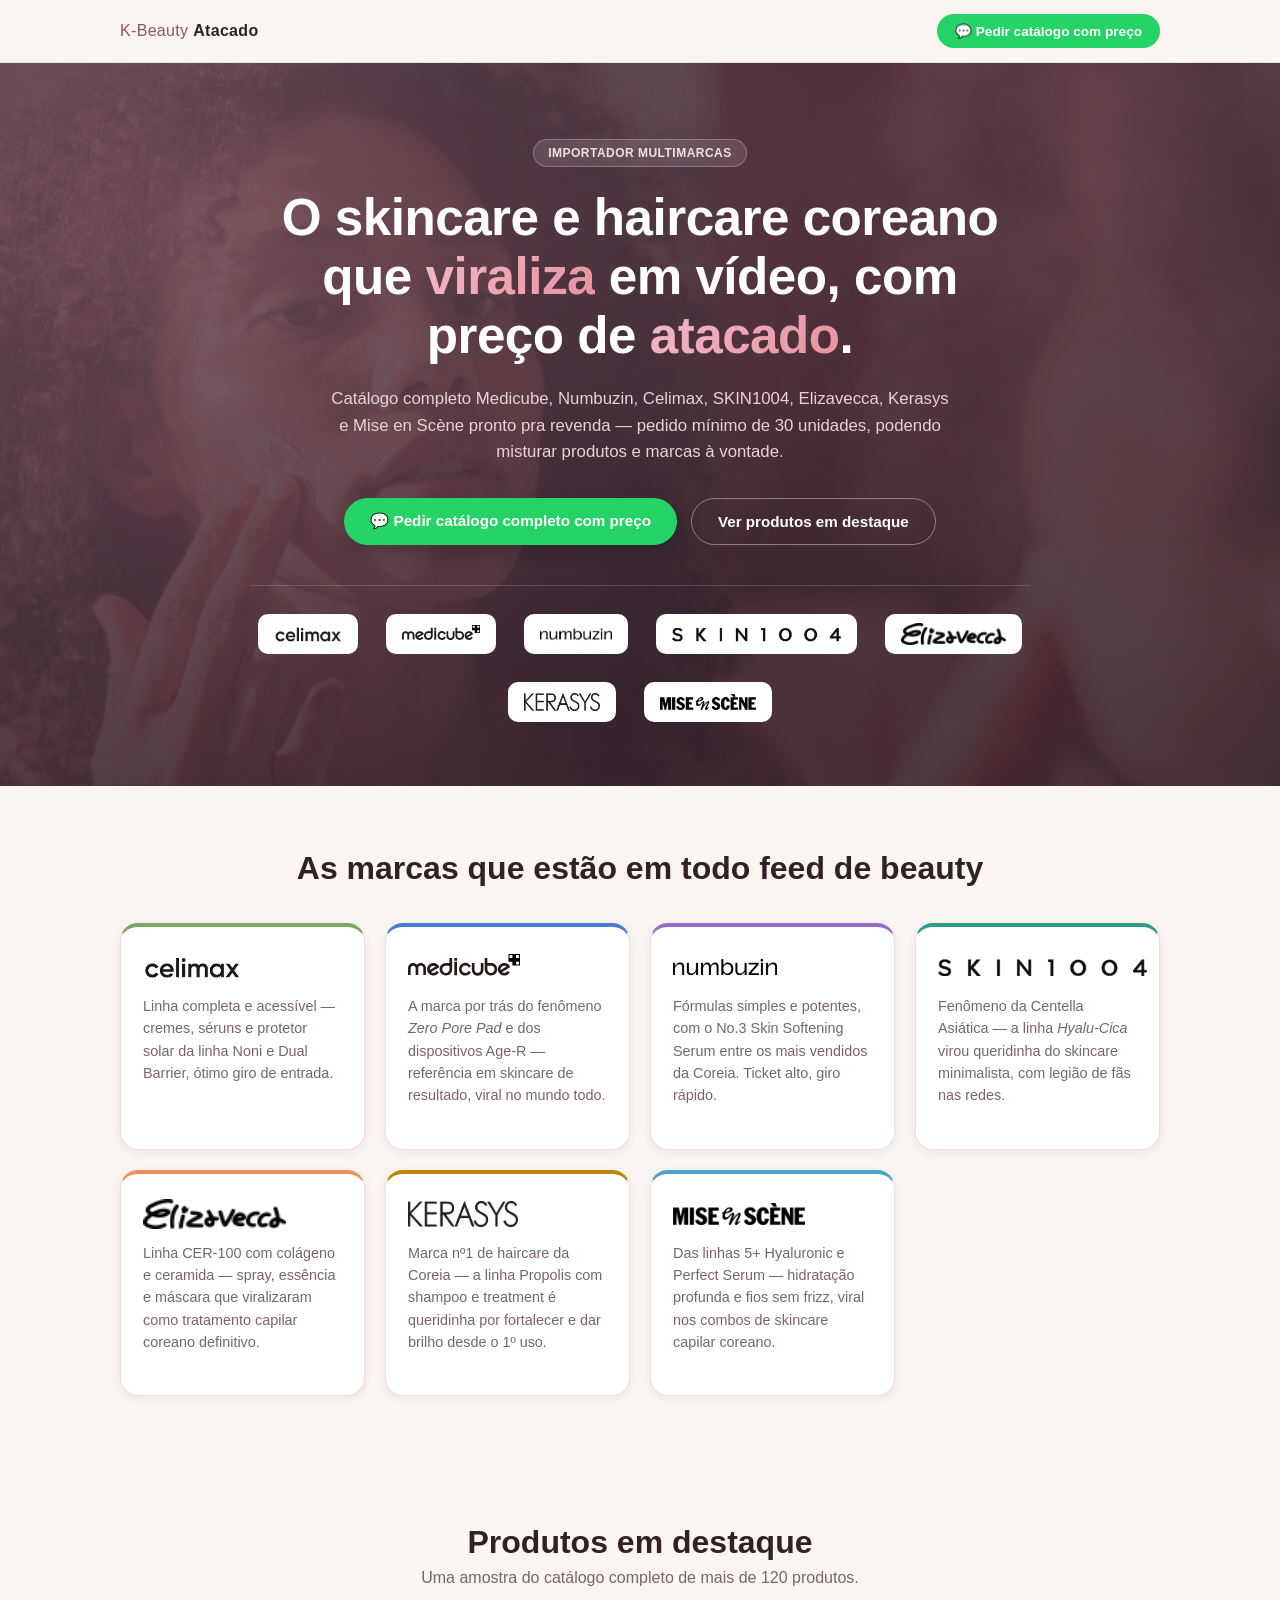
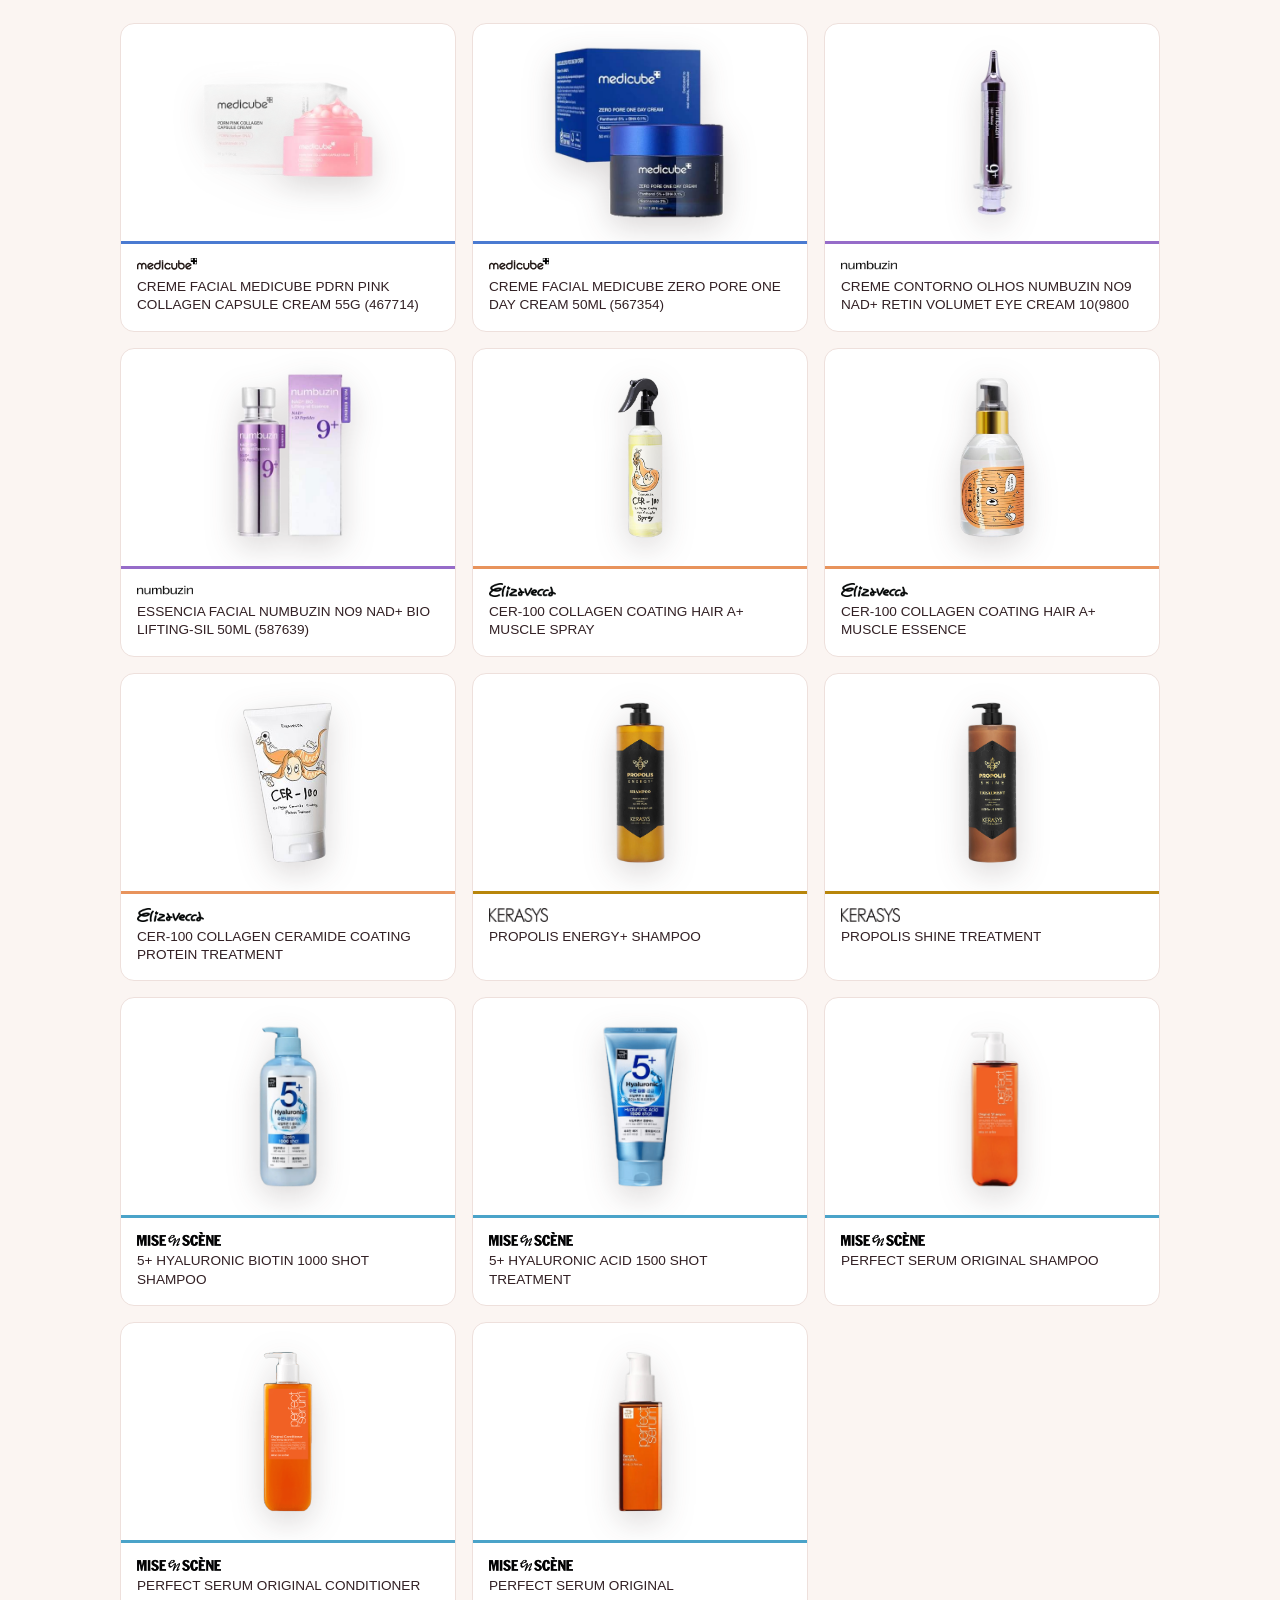
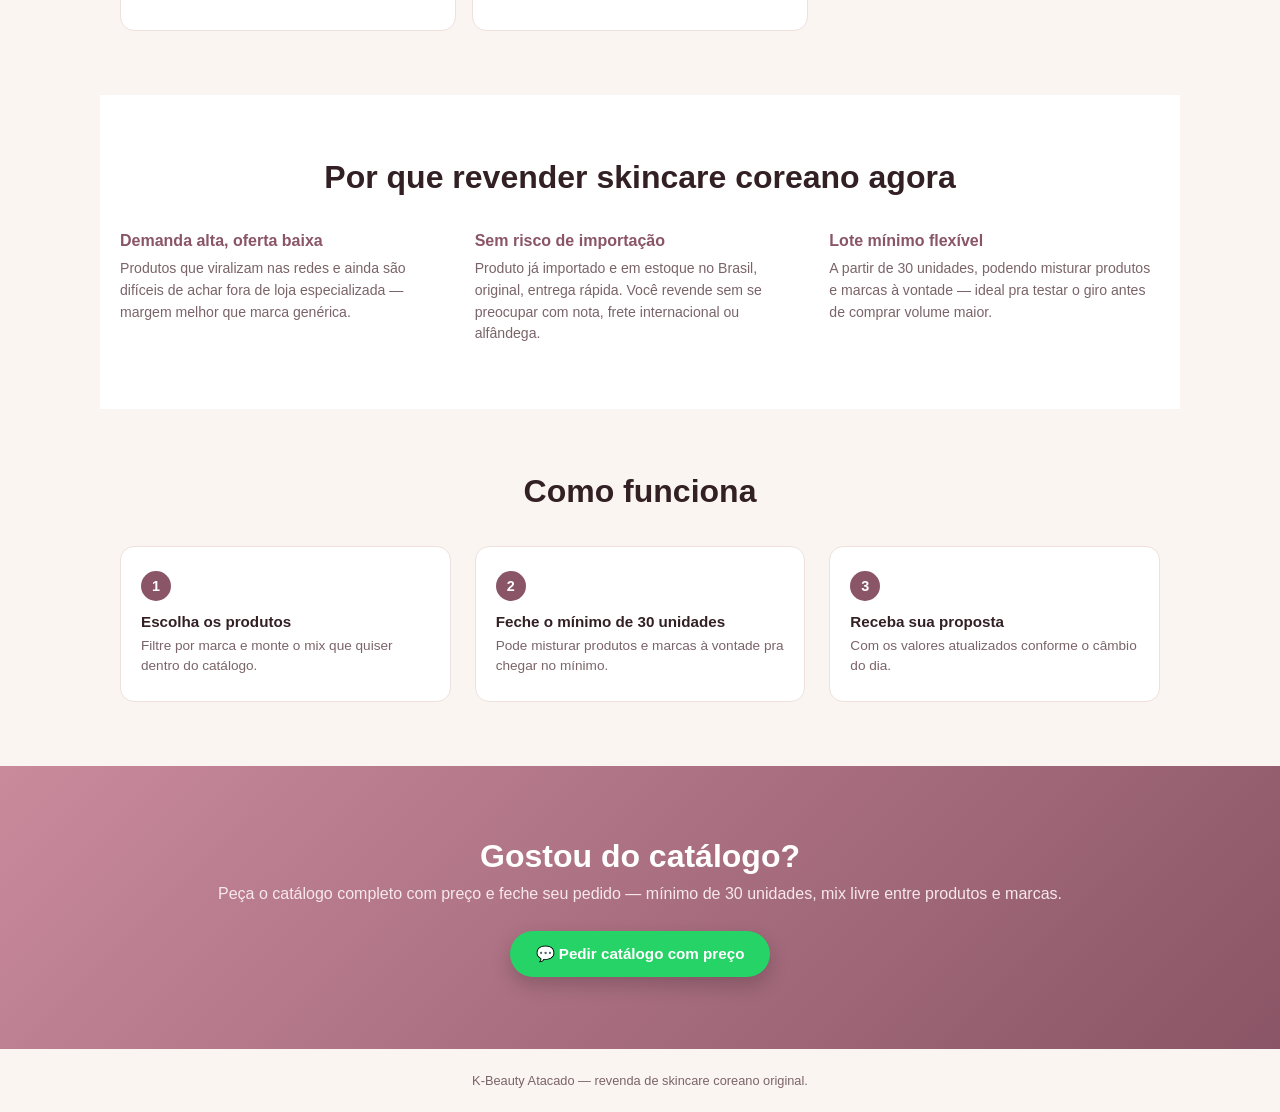
==== commit 92dadc10: "Adiciona linha de haircare coreano: Elizavecca, Kerasys e Mise en Scène Grade de produtos em destaqu" ====
--- a/index.html
+++ b/index.html
@@ -11,12 +11,12 @@
     history.scrollRestoration = "manual";
   }
 </script>
-<title>Skincare Coreano no Atacado — Medicube, Numbuzin, Celimax, SKIN1004</title>
-<meta name="description" content="Revenda os skincares coreanos mais desejados do momento. Preço de atacado, catálogo com mais de 100 produtos das marcas Medicube, Numbuzin, Celimax e SKIN1004." />
+<title>Skincare & Haircare Coreano no Atacado — Medicube, Numbuzin, Celimax, SKIN1004, Elizavecca, Kerasys, Mise en Scène</title>
+<meta name="description" content="Revenda os skincares e haircares coreanos mais desejados do momento. Preço de atacado, catálogo com mais de 100 produtos das marcas Medicube, Numbuzin, Celimax, SKIN1004, Elizavecca, Kerasys e Mise en Scène." />
 
 <meta property="og:type" content="website" />
 <meta property="og:url" content="https://paulorobertomarconfilho-ctrl.github.io/k-beauty-atacado/" />
-<meta property="og:title" content="Skincare Coreano no Atacado — Medicube, Numbuzin, Celimax, SKIN1004" />
+<meta property="og:title" content="Skincare & Haircare Coreano no Atacado — Medicube, Numbuzin, Celimax, SKIN1004, Elizavecca, Kerasys, Mise en Scène" />
 <meta property="og:description" content="Catálogo completo pronto pra revenda, pedido mínimo de 30 unidades com mix livre entre produtos e marcas. Importador direto, preço de atacado." />
 <meta property="og:image" content="https://paulorobertomarconfilho-ctrl.github.io/k-beauty-atacado/atacado-assets/hero-skincare.jpg" />
 <meta name="twitter:card" content="summary_large_image" />
@@ -37,11 +37,11 @@
   <div class="hero-fundo" style="background-image: url('atacado-assets/hero-skincare.jpg')"></div>
   <div class="hero-conteudo">
     <span class="hero-badge">Importador multimarcas</span>
-    <h1>O skincare coreano que <span>viraliza</span> em vídeo, com preço de <span>atacado</span>.</h1>
+    <h1>O skincare e haircare coreano que <span>viraliza</span> em vídeo, com preço de <span>atacado</span>.</h1>
     <p class="hero-sub">
-      Catálogo completo Medicube, Numbuzin, Celimax e SKIN1004 pronto pra revenda —
-      pedido mínimo de 30 unidades, podendo misturar produtos e marcas à
-      vontade.
+      Catálogo completo Medicube, Numbuzin, Celimax, SKIN1004, Elizavecca, Kerasys
+      e Mise en Scène pronto pra revenda — pedido mínimo de 30 unidades, podendo
+      misturar produtos e marcas à vontade.
     </p>
     <div class="hero-acoes">
       <a class="botao botao-whatsapp" href="https://wa.me/5512981212522?text=Ol%C3%A1!%20Vi%20o%20cat%C3%A1logo%20e%20quero%20o%20cat%C3%A1logo%20completo%20com%20pre%C3%A7o." target="_blank" rel="noopener">💬 Pedir catálogo completo com preço</a>
@@ -52,12 +52,15 @@
       <span class="logo-badge"><img src="logos/medicube.svg" alt="Medicube" class="logo-medicube" /></span>
       <span class="logo-badge"><img src="logos/numbuzin.png" alt="Numbuzin" class="logo-numbuzin" /></span>
       <span class="logo-badge"><img src="logos/skin1004.png" alt="SKIN1004" class="logo-skin1004" /></span>
+      <span class="logo-badge"><img src="logos/elizavecca-logo.png" alt="Elizavecca" class="logo-elizavecca" /></span>
+      <span class="logo-badge"><img src="logos/kerasys-logo.png" alt="Kerasys" class="logo-kerasys" /></span>
+      <span class="logo-badge"><img src="logos/miseenscene-logo.png" alt="Mise en Scène" class="logo-miseenscene" /></span>
     </div>
   </div>
 </section>
 
 <section class="marcas" id="marcas">
-  <h2>As marcas que estão em todo feed de skincare</h2>
+  <h2>As marcas que estão em todo feed de beauty</h2>
   <div class="marcas-grid">
     <article class="marca-card marca-card-celimax">
       <h3><img src="logos/celimax.png" alt="Celimax" class="logo-celimax" /></h3>
@@ -78,6 +81,21 @@
       <h3><img src="logos/skin1004.png" alt="SKIN1004" class="logo-skin1004" /></h3>
       <p>Fenômeno da Centella Asiática — a linha <em>Hyalu-Cica</em> virou
       queridinha do skincare minimalista, com legião de fãs nas redes.</p>
+    </article>
+    <article class="marca-card marca-card-elizavecca">
+      <h3><img src="logos/elizavecca-logo.png" alt="Elizavecca" class="logo-elizavecca" /></h3>
+      <p>Linha CER-100 com colágeno e ceramida — spray, essência e máscara
+      que viralizaram como tratamento capilar coreano definitivo.</p>
+    </article>
+    <article class="marca-card marca-card-kerasys">
+      <h3><img src="logos/kerasys-logo.png" alt="Kerasys" class="logo-kerasys" /></h3>
+      <p>Marca nº1 de haircare da Coreia — a linha Propolis com shampoo e
+      treatment é queridinha por fortalecer e dar brilho desde o 1º uso.</p>
+    </article>
+    <article class="marca-card marca-card-miseenscene">
+      <h3><img src="logos/miseenscene-logo.png" alt="Mise en Scène" class="logo-miseenscene" /></h3>
+      <p>Das linhas 5+ Hyaluronic e Perfect Serum — hidratação profunda e
+      fios sem frizz, viral nos combos de skincare capilar coreano.</p>
     </article>
   </div>
 </section>
--- a/atacado.css
+++ b/atacado.css
@@ -212,6 +212,26 @@
   display: block;
 }
 
+.logo-kerasys {
+  height: 18px;
+  width: auto;
+  display: block;
+}
+
+.logo-elizavecca {
+  /* Logo oficial é um script fino em baixa resolução — precisa de mais
+     altura que as outras marcas pra não ficar ilegível no badge. */
+  height: 22px;
+  width: auto;
+  display: block;
+}
+
+.logo-miseenscene {
+  height: 16px;
+  width: auto;
+  display: block;
+}
+
 
 /* Seções genéricas */
 section.marcas,
@@ -257,6 +277,9 @@
 .marca-card-numbuzin { border-top-color: #966cc9; }
 .marca-card-celimax { border-top-color: #7aa860; }
 .marca-card-skin1004 { border-top-color: #2f9b8e; }
+.marca-card-elizavecca { border-top-color: #e8935c; }
+.marca-card-kerasys { border-top-color: #b8860b; }
+.marca-card-miseenscene { border-top-color: #4aa3c9; }
 
 .marca-card h3 {
   margin: 0 0 14px;
@@ -267,12 +290,21 @@
 
 .marca-card h3 .logo-medicube,
 .marca-card h3 .logo-numbuzin,
-.marca-card h3 .logo-celimax {
+.marca-card h3 .logo-celimax,
+.marca-card h3 .logo-kerasys {
   height: 26px;
 }
 
 .marca-card h3 .logo-skin1004 {
   height: 32px;
+}
+
+.marca-card h3 .logo-elizavecca {
+  height: 30px;
+}
+
+.marca-card h3 .logo-miseenscene {
+  height: 22px;
 }
 
 .marca-card p {
@@ -320,6 +352,9 @@
 .produto-foto-wrap.glow-medicube { --acento: #4a7ad1; }
 .produto-foto-wrap.glow-numbuzin { --acento: #966cc9; }
 .produto-foto-wrap.glow-celimax { --acento: #7aa860; }
+.produto-foto-wrap.glow-elizavecca { --acento: #e8935c; }
+.produto-foto-wrap.glow-kerasys { --acento: #b8860b; }
+.produto-foto-wrap.glow-miseenscene { --acento: #4aa3c9; }
 
 .produto-foto {
   position: relative;
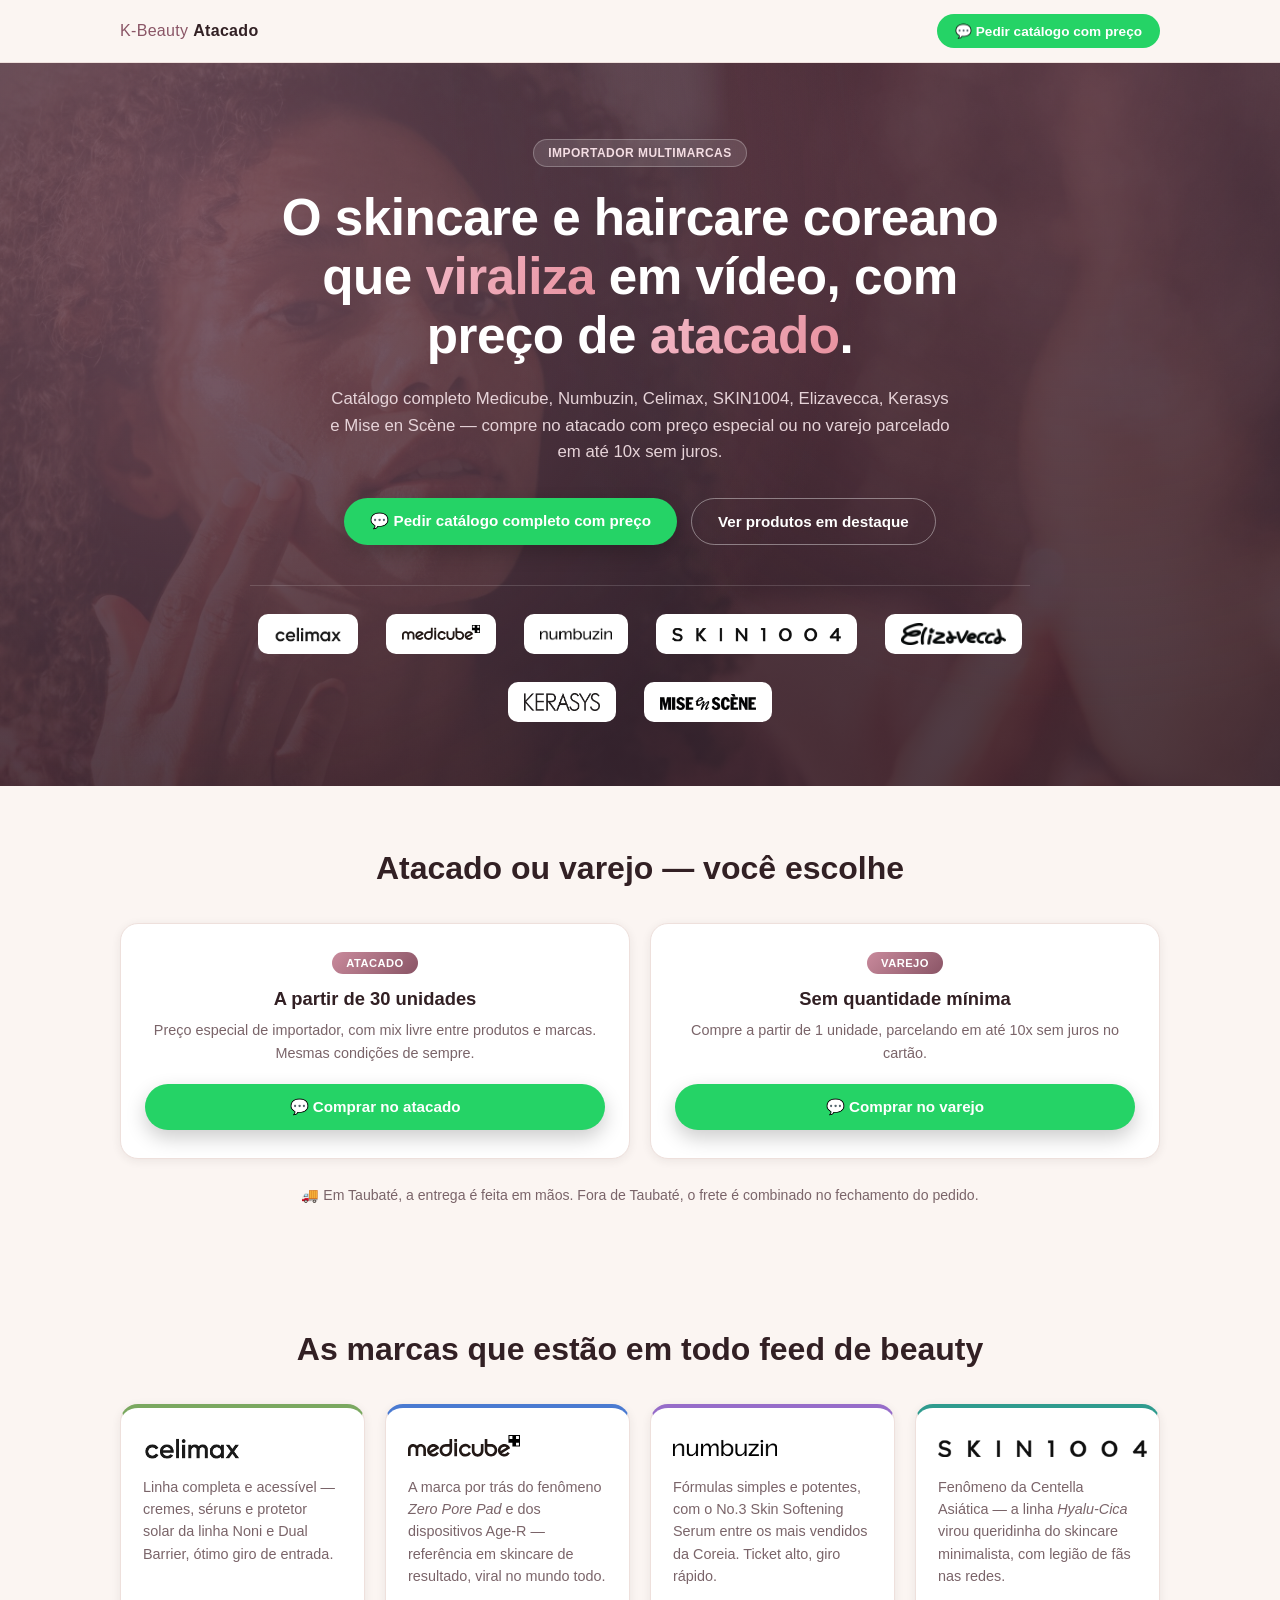
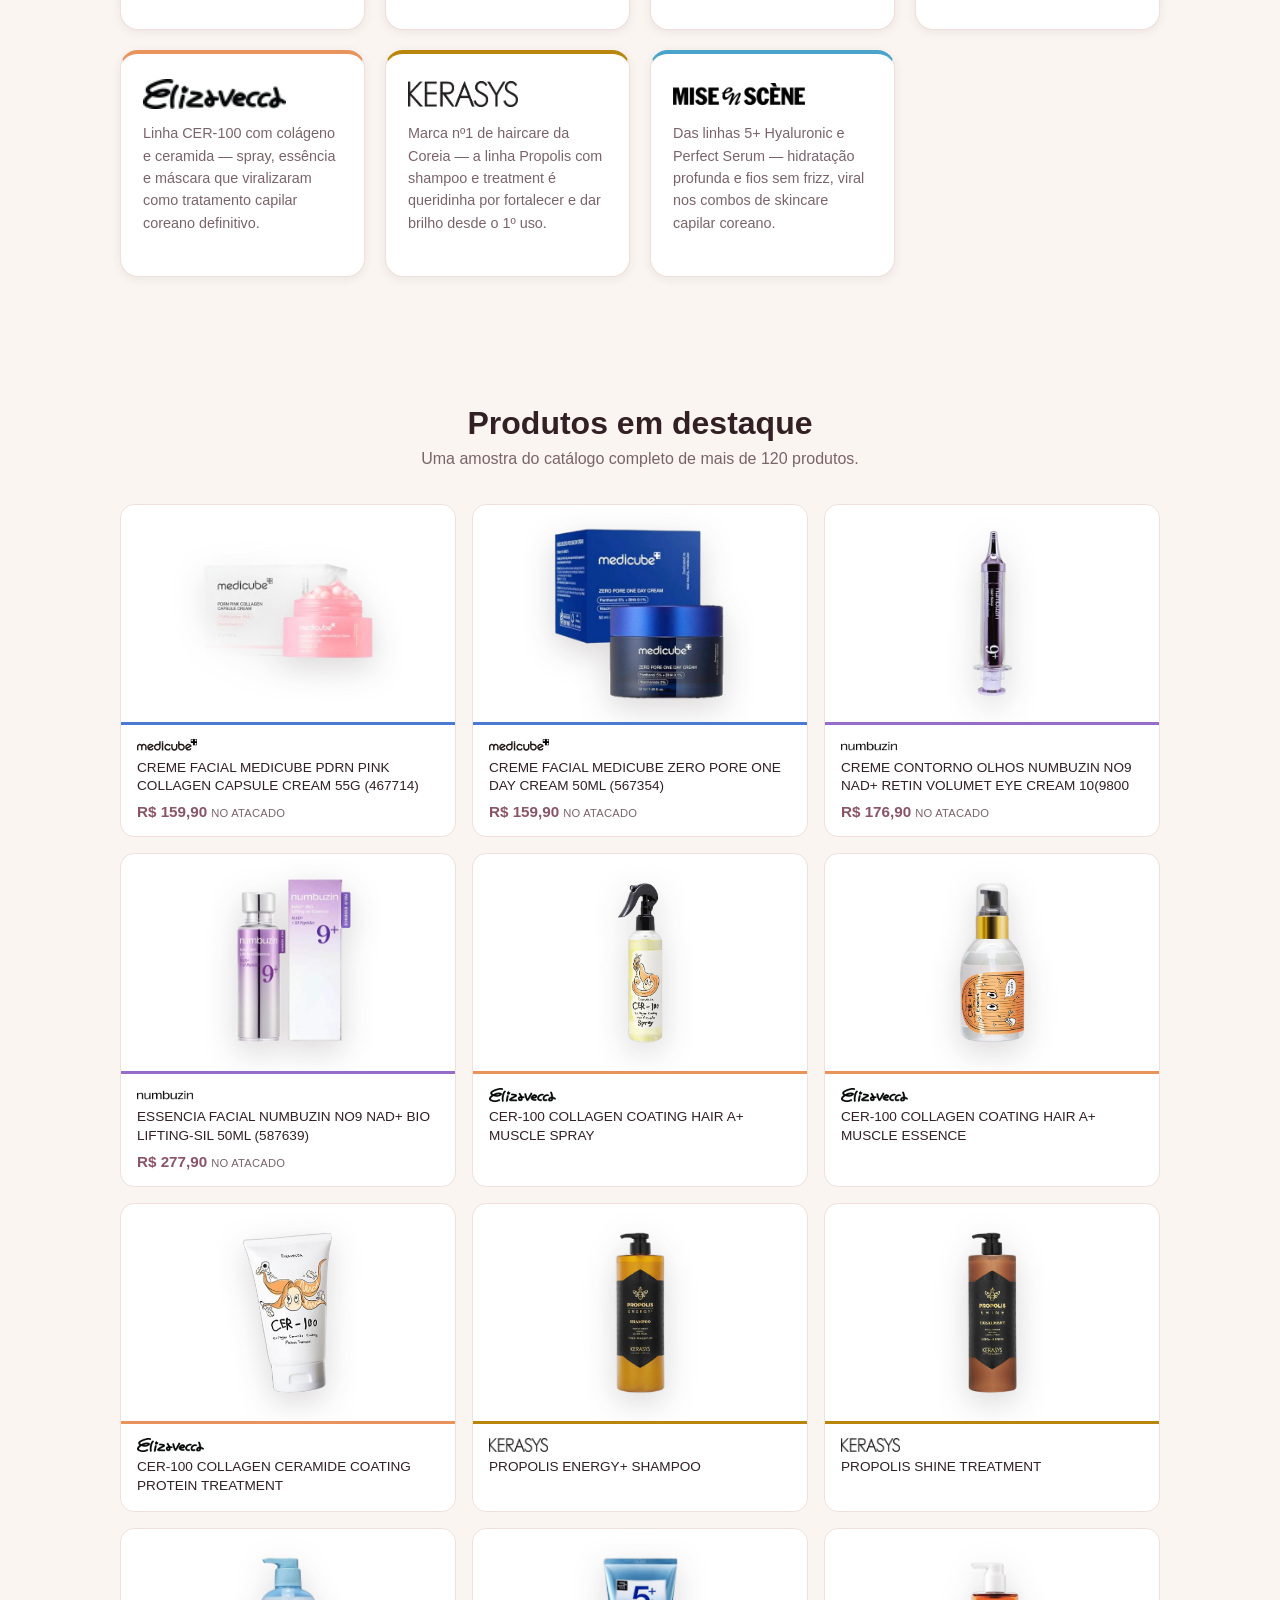
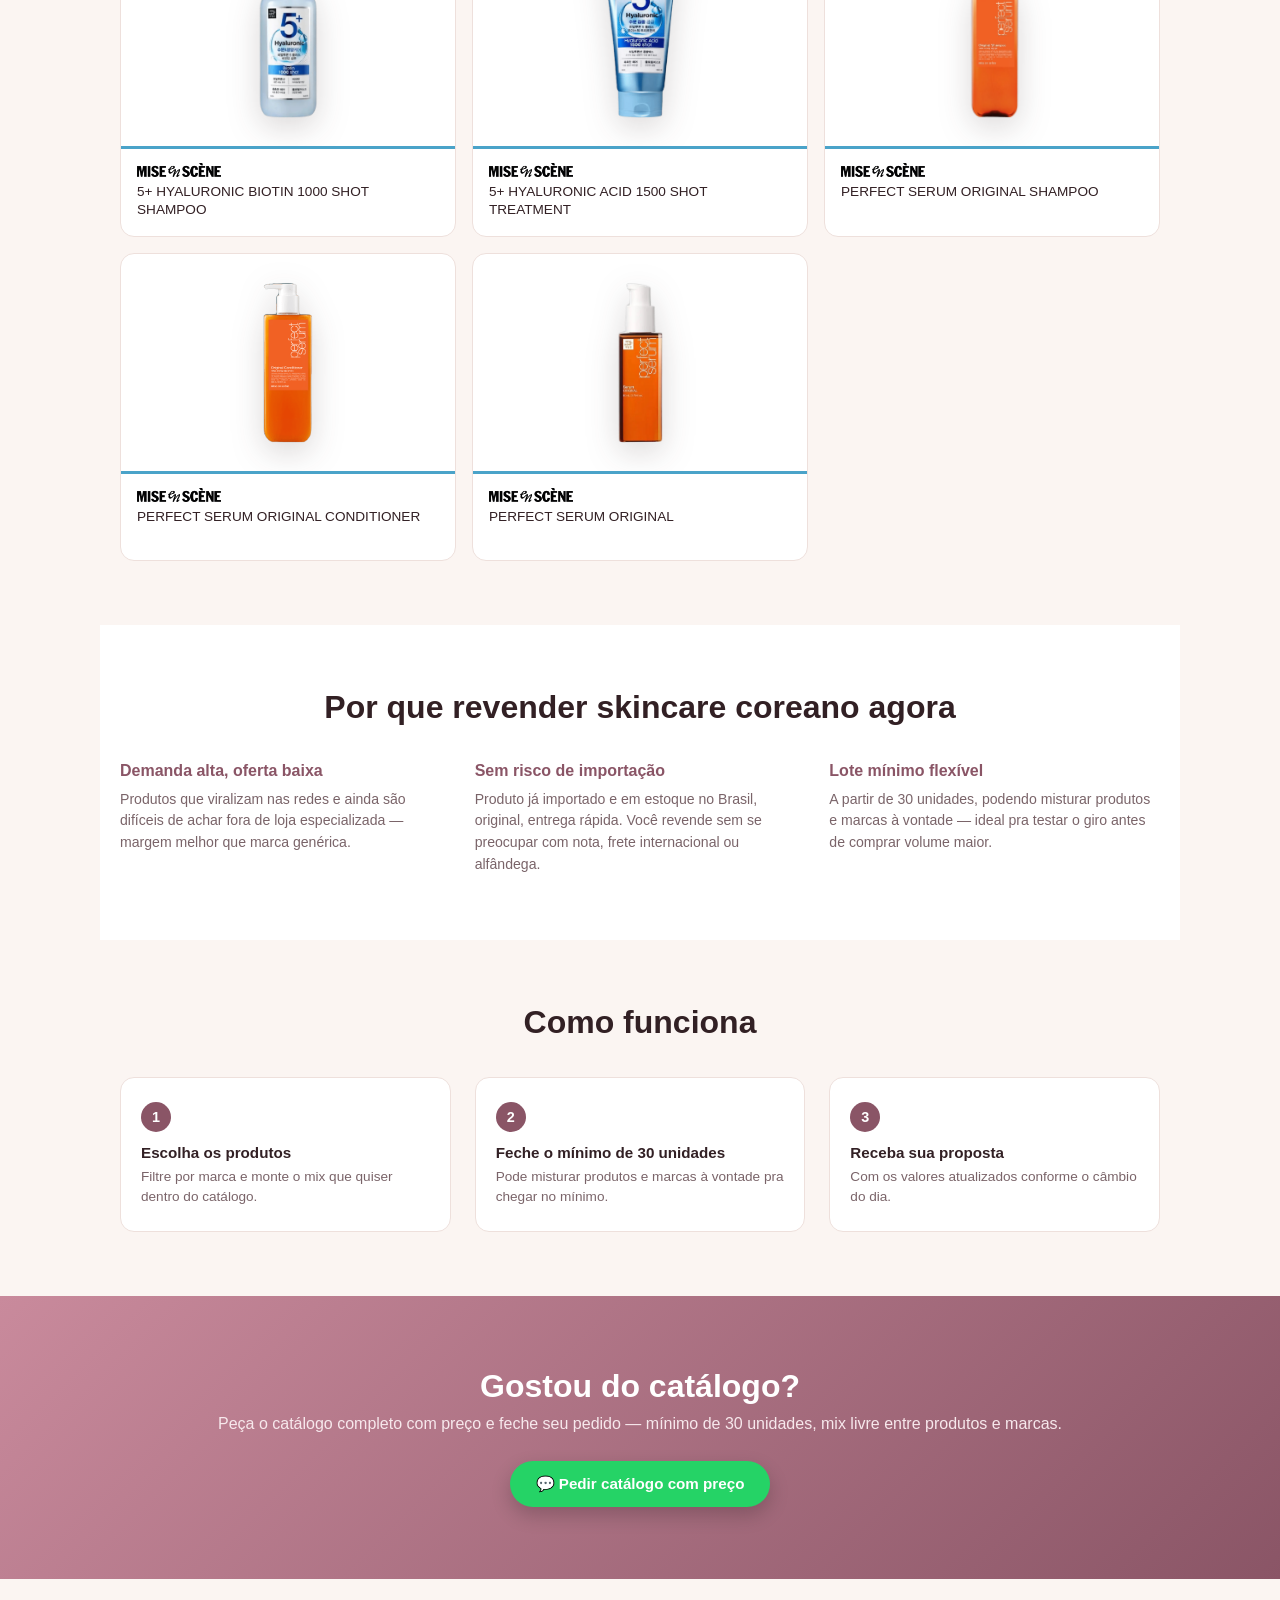
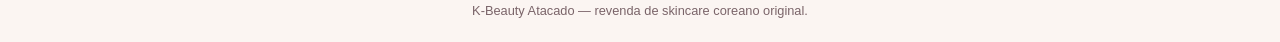
==== commit cd89f8fa: "Adiciona atacado x varejo: preço especial, parcelamento 10x e entrega Nova seção explicando as duas " ====
--- a/index.html
+++ b/index.html
@@ -40,8 +40,8 @@
     <h1>O skincare e haircare coreano que <span>viraliza</span> em vídeo, com preço de <span>atacado</span>.</h1>
     <p class="hero-sub">
       Catálogo completo Medicube, Numbuzin, Celimax, SKIN1004, Elizavecca, Kerasys
-      e Mise en Scène pronto pra revenda — pedido mínimo de 30 unidades, podendo
-      misturar produtos e marcas à vontade.
+      e Mise en Scène — compre no atacado com preço especial ou no varejo
+      parcelado em até 10x sem juros.
     </p>
     <div class="hero-acoes">
       <a class="botao botao-whatsapp" href="https://wa.me/5512981212522?text=Ol%C3%A1!%20Vi%20o%20cat%C3%A1logo%20e%20quero%20o%20cat%C3%A1logo%20completo%20com%20pre%C3%A7o." target="_blank" rel="noopener">💬 Pedir catálogo completo com preço</a>
@@ -57,6 +57,27 @@
       <span class="logo-badge"><img src="logos/miseenscene-logo.png" alt="Mise en Scène" class="logo-miseenscene" /></span>
     </div>
   </div>
+</section>
+
+<section class="compra" id="compra">
+  <h2>Atacado ou varejo — você escolhe</h2>
+  <div class="compra-grid">
+    <article class="compra-card">
+      <span class="compra-badge">Atacado</span>
+      <h3>A partir de 30 unidades</h3>
+      <p>Preço especial de importador, com mix livre entre produtos e
+      marcas. Mesmas condições de sempre.</p>
+      <a class="botao botao-whatsapp" href="https://wa.me/5512981212522?text=Ol%C3%A1!%20Vi%20o%20cat%C3%A1logo%20e%20quero%20comprar%20no%20atacado%20%28m%C3%ADnimo%2030%20unidades%29." target="_blank" rel="noopener">💬 Comprar no atacado</a>
+    </article>
+    <article class="compra-card">
+      <span class="compra-badge">Varejo</span>
+      <h3>Sem quantidade mínima</h3>
+      <p>Compre a partir de 1 unidade, parcelando em até 10x sem juros
+      no cartão.</p>
+      <a class="botao botao-whatsapp" href="https://wa.me/5512981212522?text=Ol%C3%A1!%20Vi%20o%20cat%C3%A1logo%20e%20quero%20comprar%20no%20varejo%2C%20parcelado%20em%20at%C3%A9%2010x%20sem%20juros." target="_blank" rel="noopener">💬 Comprar no varejo</a>
+    </article>
+  </div>
+  <p class="compra-entrega">🚚 Em Taubaté, a entrega é feita em mãos. Fora de Taubaté, o frete é combinado no fechamento do pedido.</p>
 </section>
 
 <section class="marcas" id="marcas">
--- a/atacado.css
+++ b/atacado.css
@@ -237,7 +237,8 @@
 section.marcas,
 section.produtos,
 section.beneficios,
-section.como-funciona {
+section.como-funciona,
+section.compra {
   max-width: 1080px;
   margin: 0 auto;
   padding: 64px 20px;
@@ -254,6 +255,60 @@
   text-align: center;
   color: var(--texto-suave);
   margin: 0 0 36px;
+}
+
+/* Atacado x Varejo */
+.compra-grid {
+  display: grid;
+  grid-template-columns: repeat(auto-fit, minmax(260px, 1fr));
+  gap: 20px;
+  margin-top: 36px;
+}
+
+.compra-card {
+  background: var(--creme-card);
+  border: 1px solid var(--borda);
+  border-radius: 18px;
+  padding: 28px 24px;
+  box-shadow: var(--sombra);
+  text-align: center;
+}
+
+.compra-badge {
+  display: inline-block;
+  background: linear-gradient(135deg, var(--rosa) 0%, var(--rosa-escuro) 100%);
+  color: #fff;
+  font-size: 0.7rem;
+  font-weight: 700;
+  letter-spacing: 0.04em;
+  text-transform: uppercase;
+  padding: 5px 14px;
+  border-radius: 999px;
+  margin-bottom: 14px;
+}
+
+.compra-card h3 {
+  font-size: 1.15rem;
+  margin: 0 0 10px;
+  color: var(--texto);
+}
+
+.compra-card p {
+  font-size: 0.9rem;
+  color: var(--texto-suave);
+  line-height: 1.55;
+  margin: 0 0 20px;
+}
+
+.compra-card .botao {
+  width: 100%;
+}
+
+.compra-entrega {
+  text-align: center;
+  color: var(--texto-suave);
+  font-size: 0.88rem;
+  margin: 28px 0 0;
 }
 
 /* Marcas */
@@ -401,6 +456,21 @@
   display: -webkit-box;
   -webkit-line-clamp: 2;
   -webkit-box-orient: vertical;
+}
+
+.preco-atacado {
+  font-size: 0.95rem;
+  font-weight: 700;
+  color: var(--rosa-escuro);
+  margin-top: 2px;
+}
+
+.preco-atacado span {
+  font-size: 0.7rem;
+  font-weight: 500;
+  color: var(--texto-suave);
+  text-transform: uppercase;
+  letter-spacing: 0.02em;
 }
 
 .produto-skeleton {
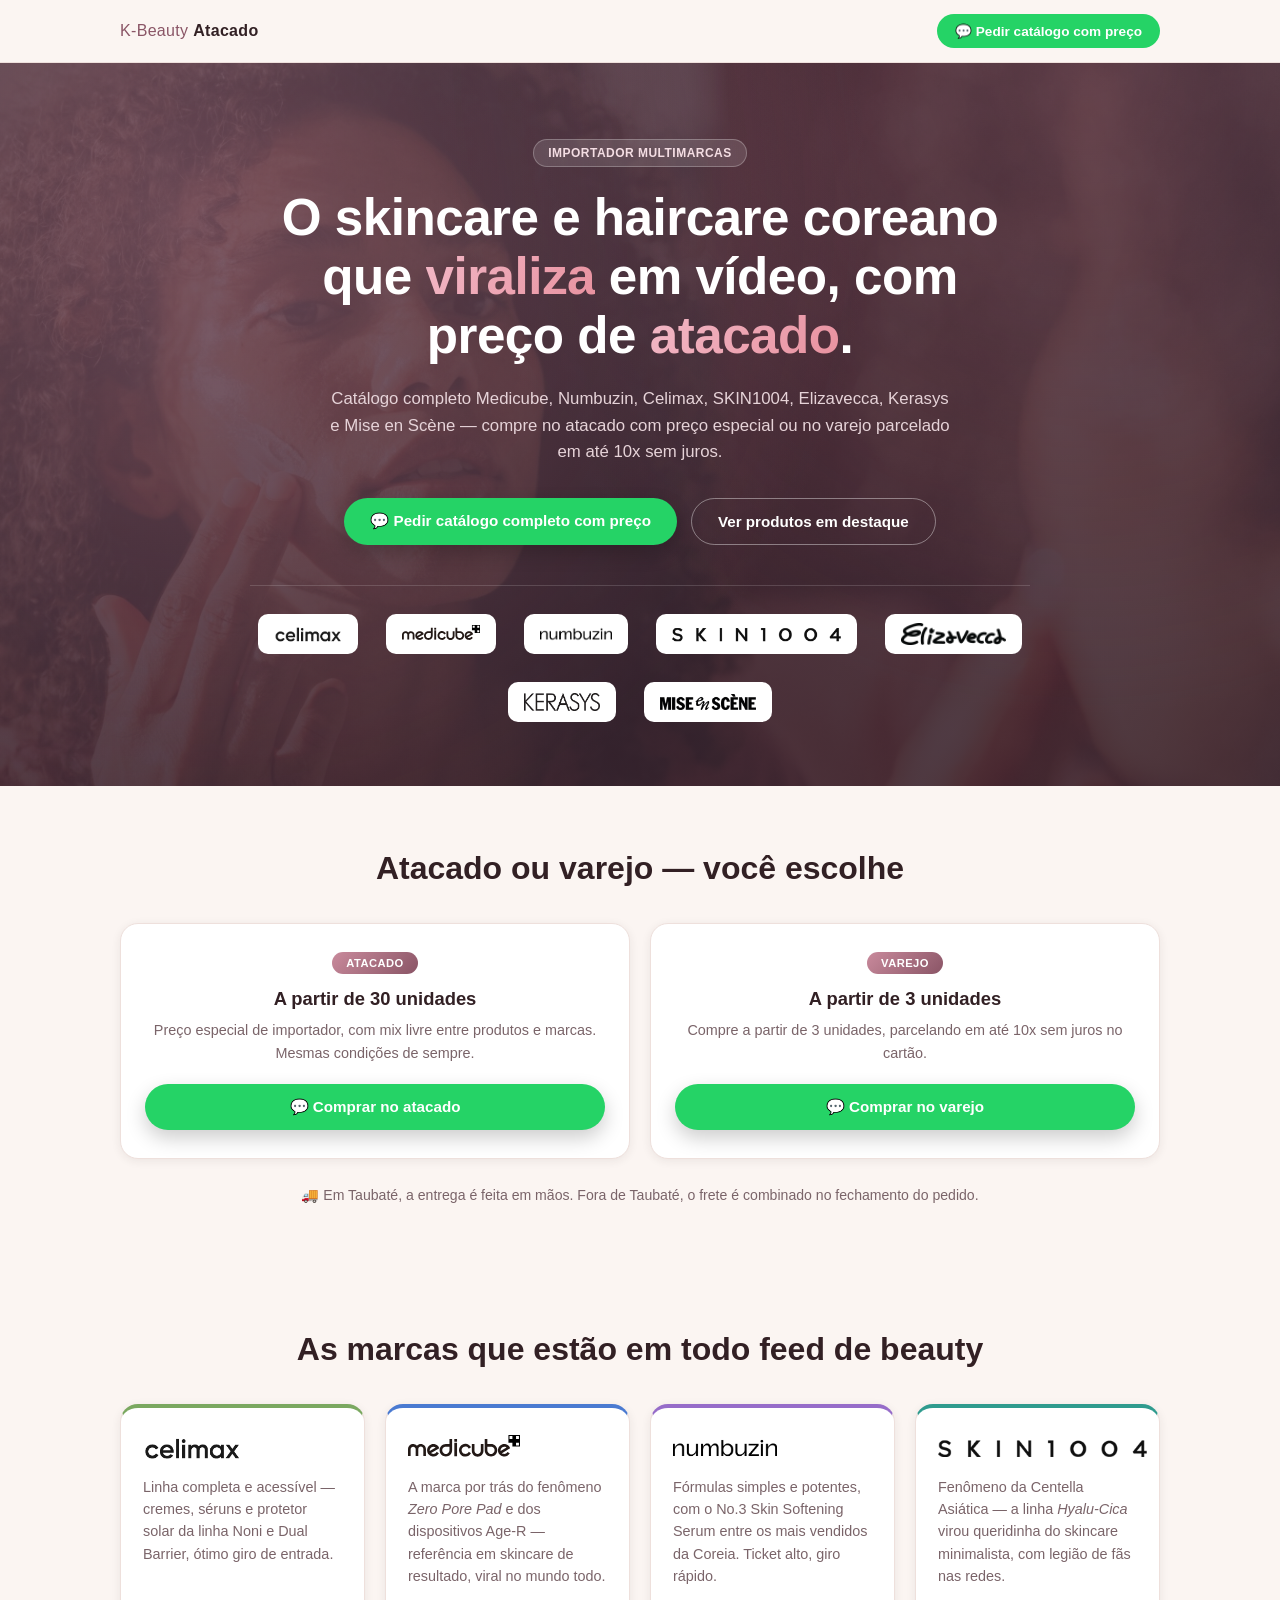
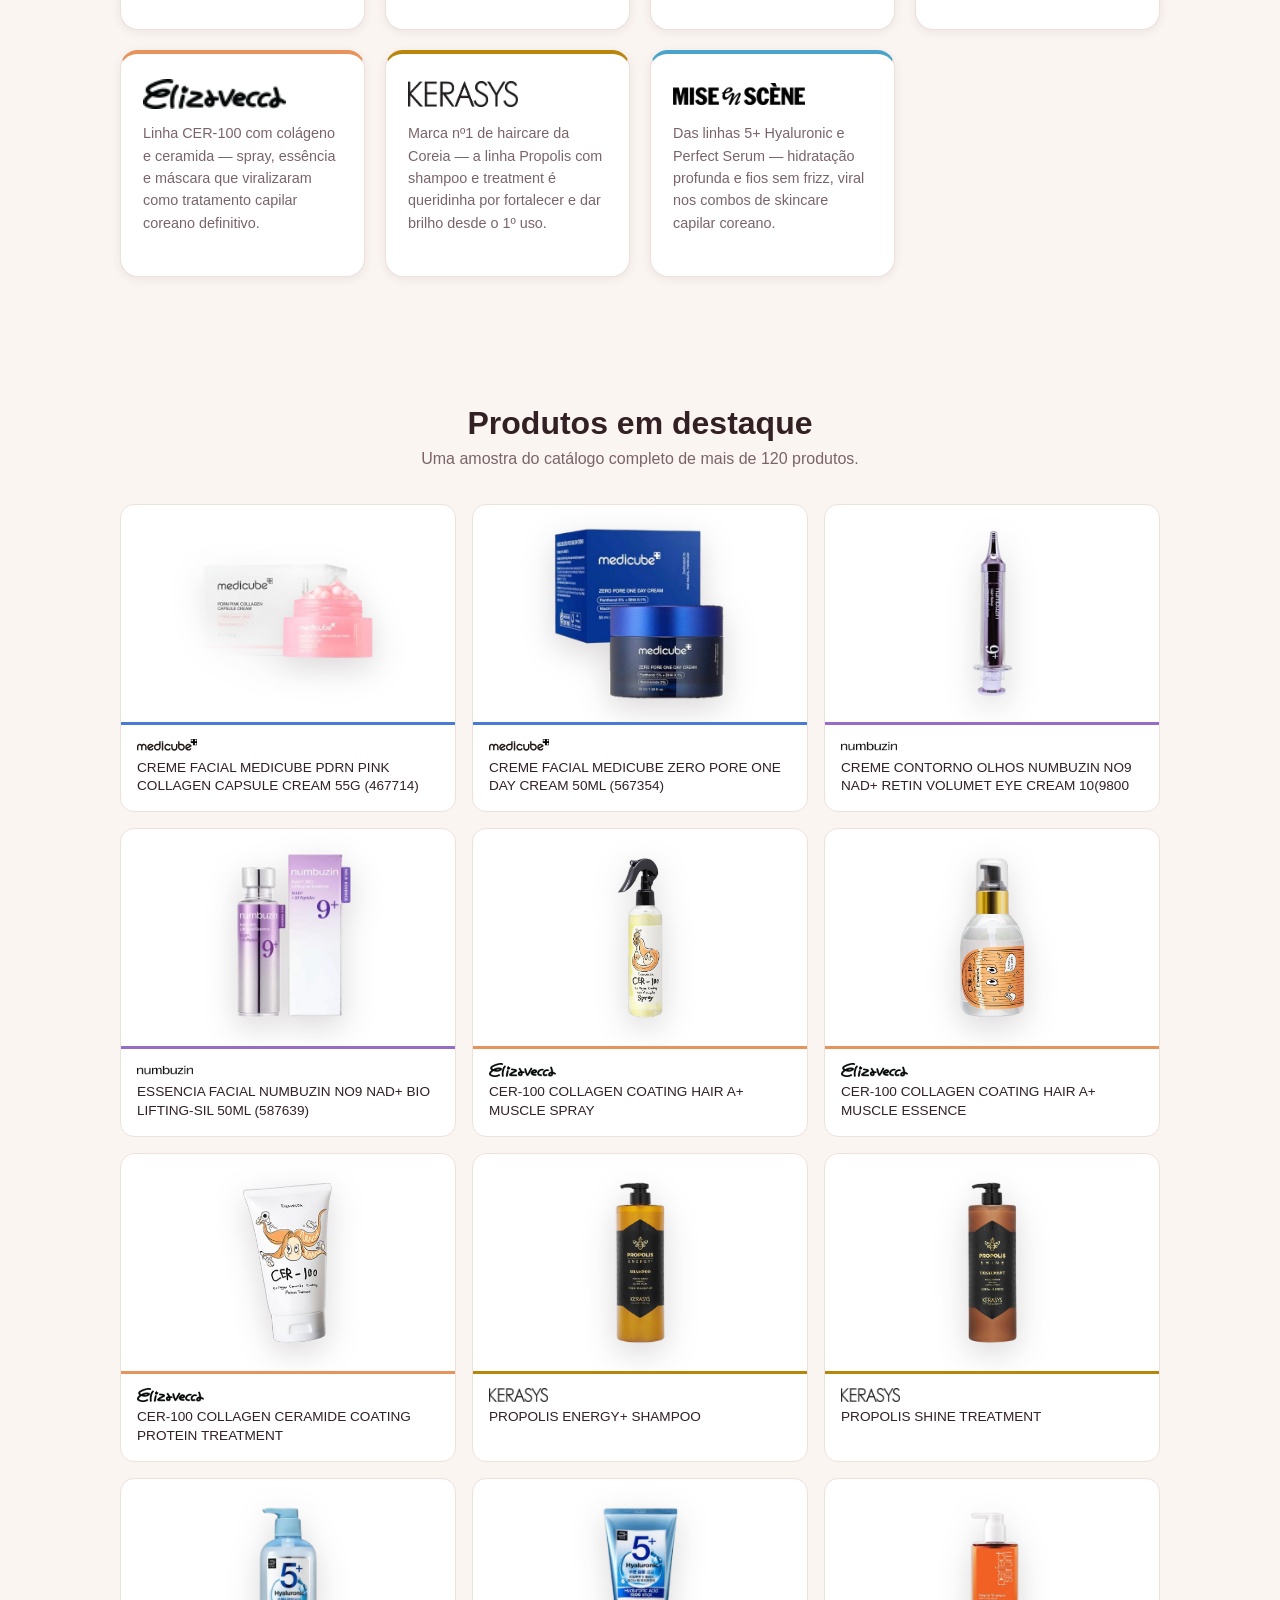
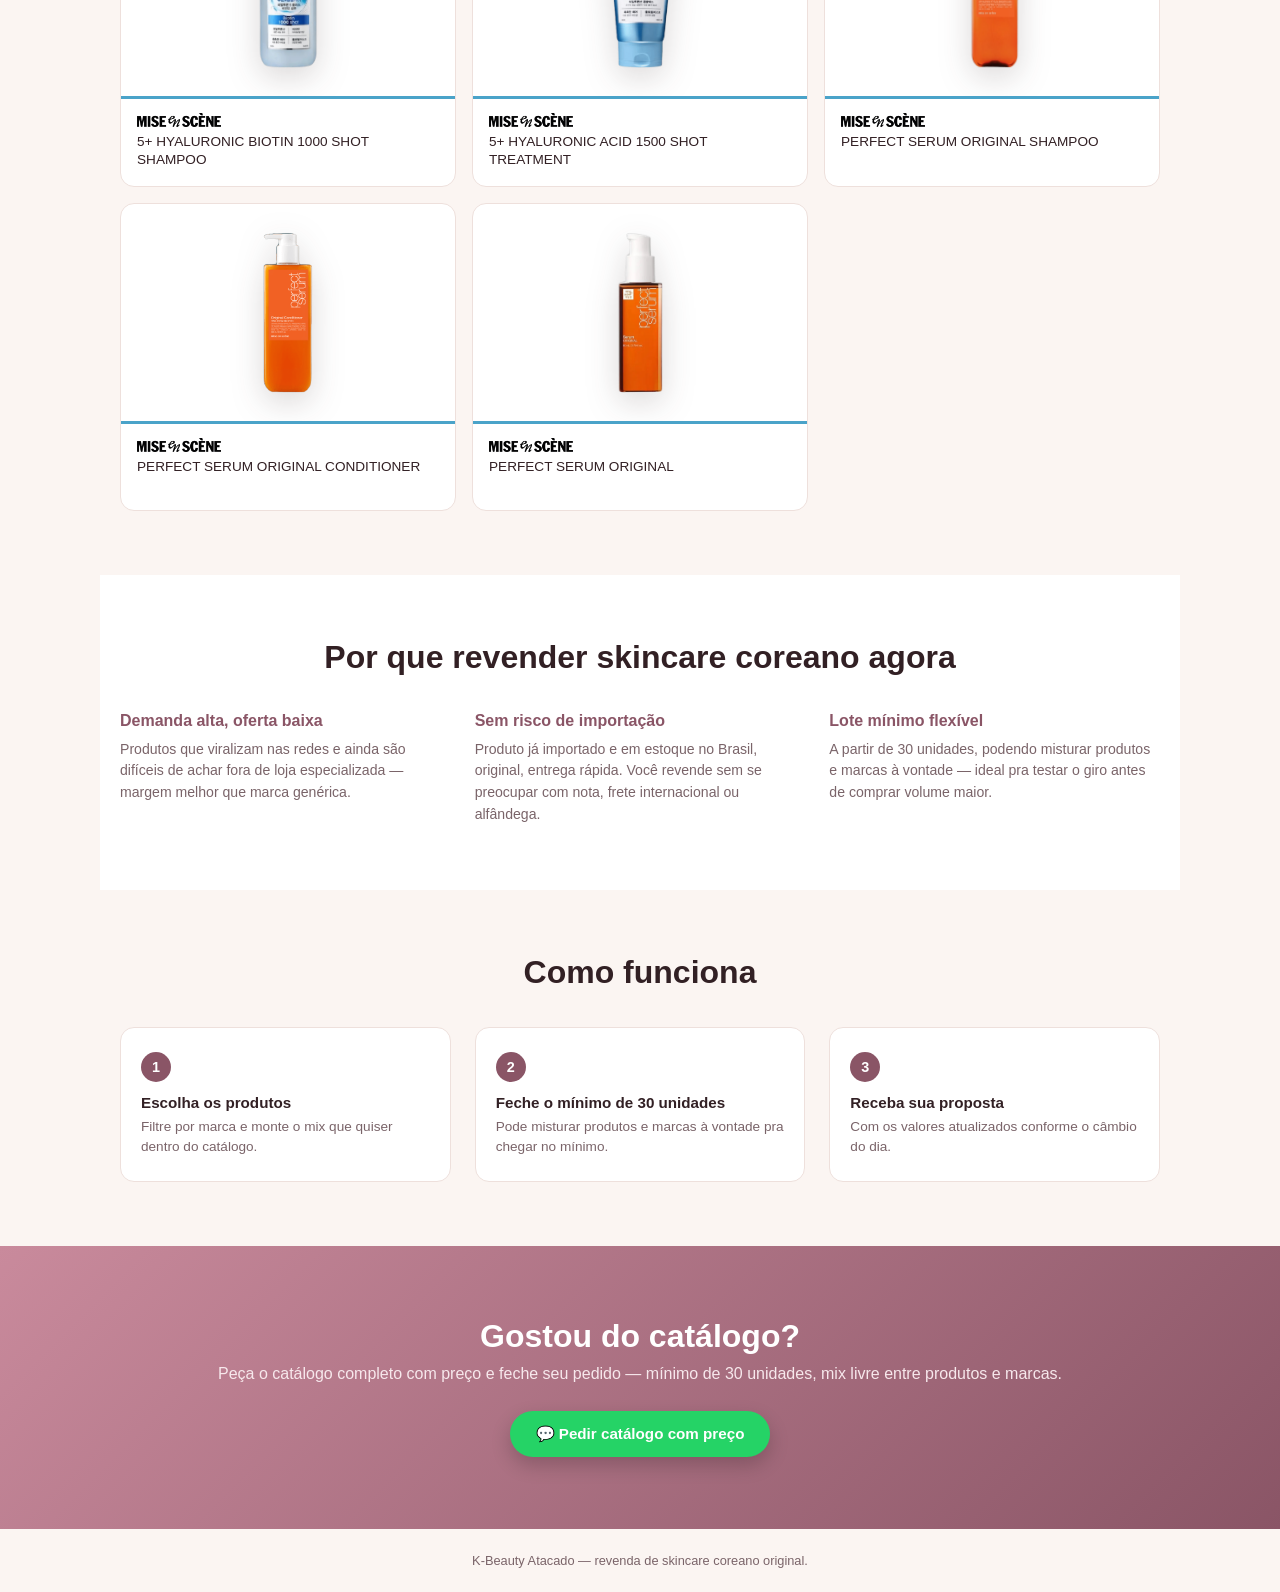
==== commit 2eb4ce60: "Varejo passa a exigir minimo de 3 unidades (era sem minimo)" ====
--- a/index.html
+++ b/index.html
@@ -71,10 +71,10 @@
     </article>
     <article class="compra-card">
       <span class="compra-badge">Varejo</span>
-      <h3>Sem quantidade mínima</h3>
-      <p>Compre a partir de 1 unidade, parcelando em até 10x sem juros
+      <h3>A partir de 3 unidades</h3>
+      <p>Compre a partir de 3 unidades, parcelando em até 10x sem juros
       no cartão.</p>
-      <a class="botao botao-whatsapp" href="https://wa.me/5512981212522?text=Ol%C3%A1!%20Vi%20o%20cat%C3%A1logo%20e%20quero%20comprar%20no%20varejo%2C%20parcelado%20em%20at%C3%A9%2010x%20sem%20juros." target="_blank" rel="noopener">💬 Comprar no varejo</a>
+      <a class="botao botao-whatsapp" href="https://wa.me/5512981212522?text=Ol%C3%A1!%20Vi%20o%20cat%C3%A1logo%20e%20quero%20comprar%20no%20varejo%20%28m%C3%ADnimo%203%20unidades%29%2C%20parcelado%20em%20at%C3%A9%2010x%20sem%20juros." target="_blank" rel="noopener">💬 Comprar no varejo</a>
     </article>
   </div>
   <p class="compra-entrega">🚚 Em Taubaté, a entrega é feita em mãos. Fora de Taubaté, o frete é combinado no fechamento do pedido.</p>
--- a/atacado.css
+++ b/atacado.css
@@ -458,21 +458,6 @@
   -webkit-box-orient: vertical;
 }
 
-.preco-atacado {
-  font-size: 0.95rem;
-  font-weight: 700;
-  color: var(--rosa-escuro);
-  margin-top: 2px;
-}
-
-.preco-atacado span {
-  font-size: 0.7rem;
-  font-weight: 500;
-  color: var(--texto-suave);
-  text-transform: uppercase;
-  letter-spacing: 0.02em;
-}
-
 .produto-skeleton {
   height: 128px;
   border-radius: 14px;
